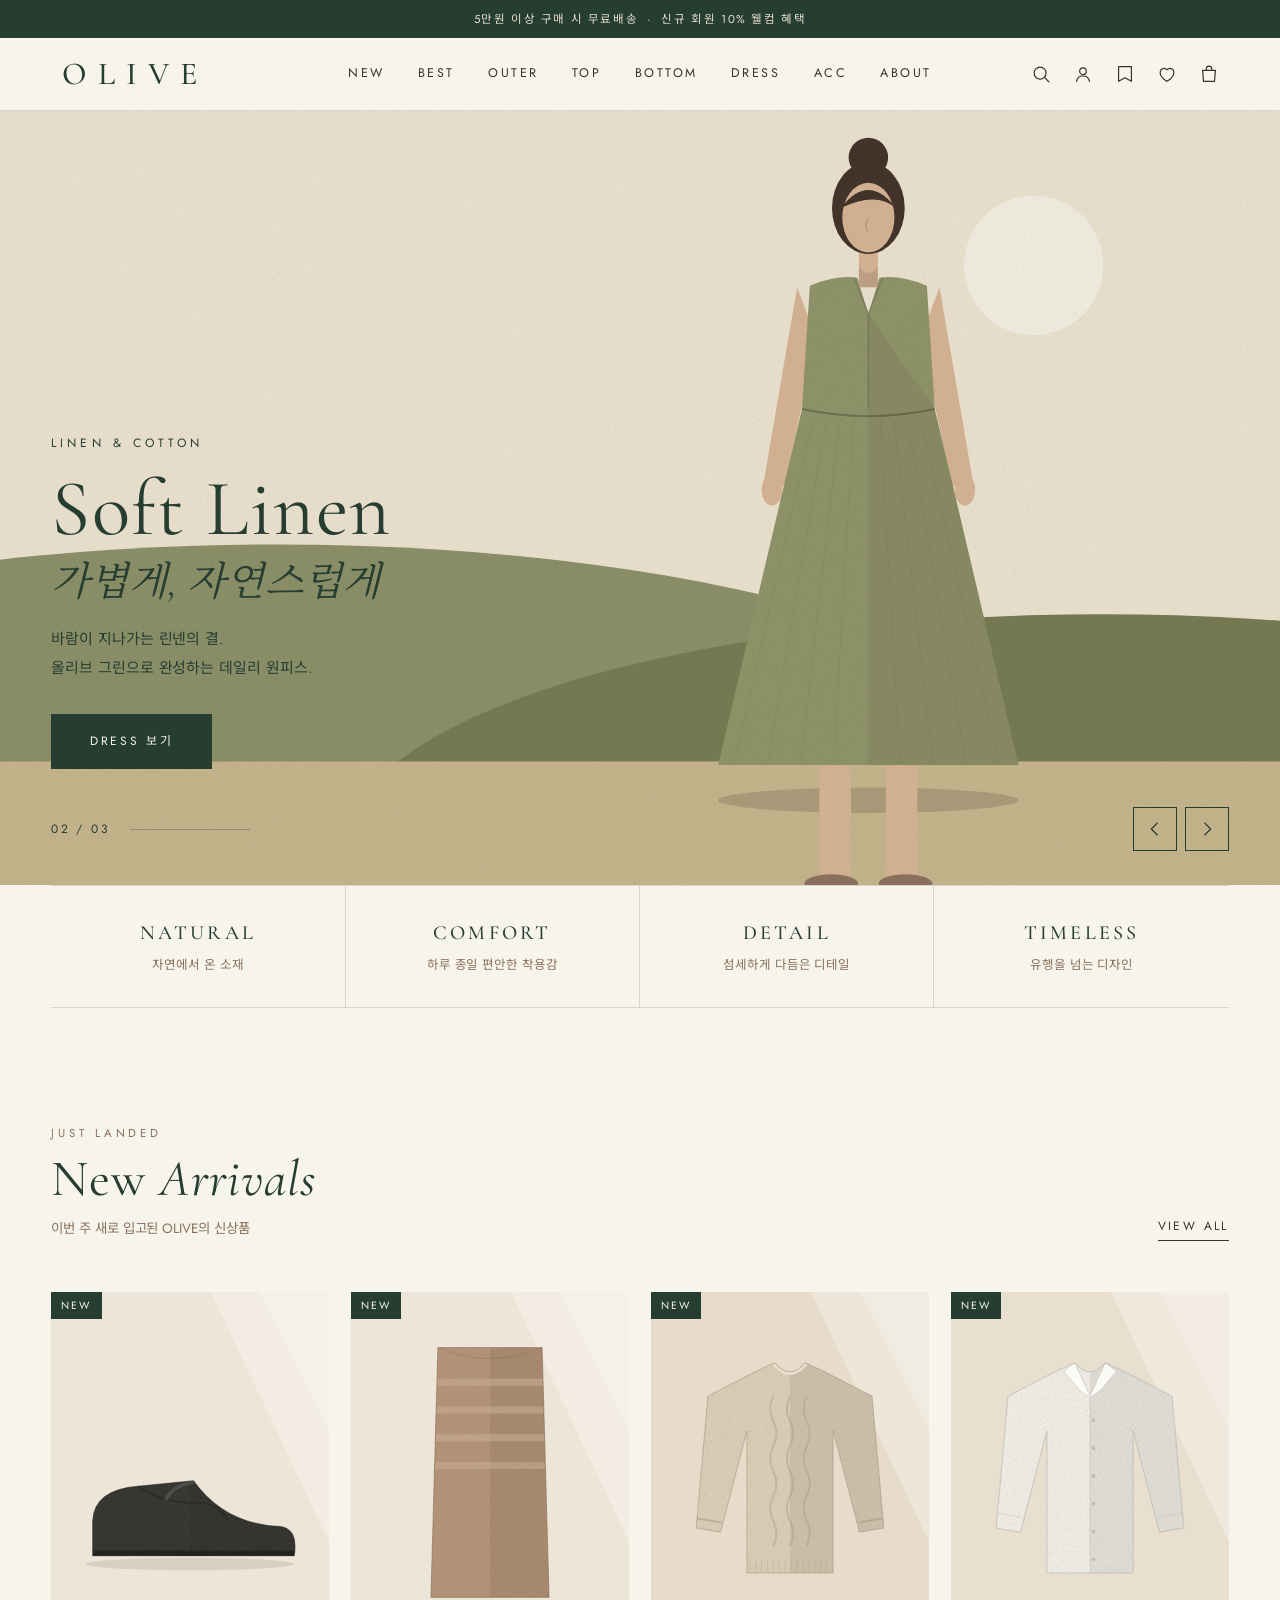
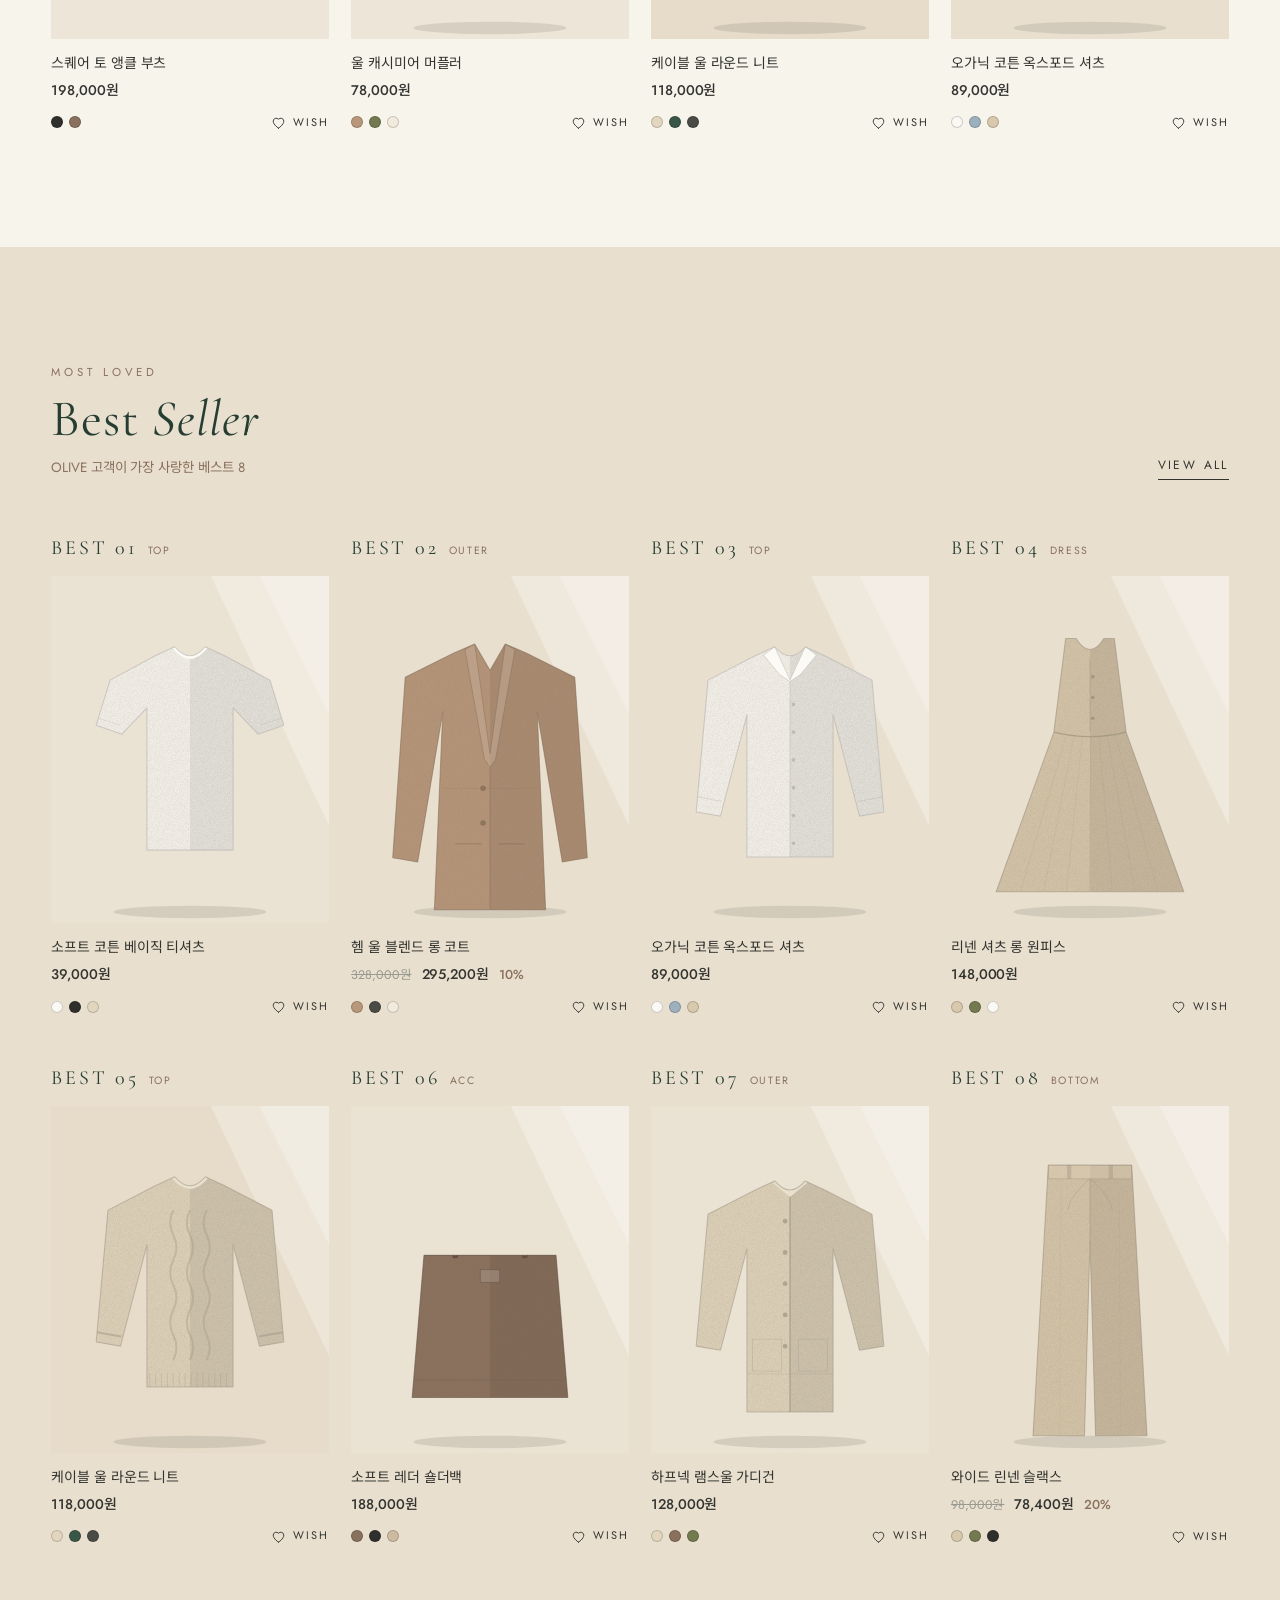
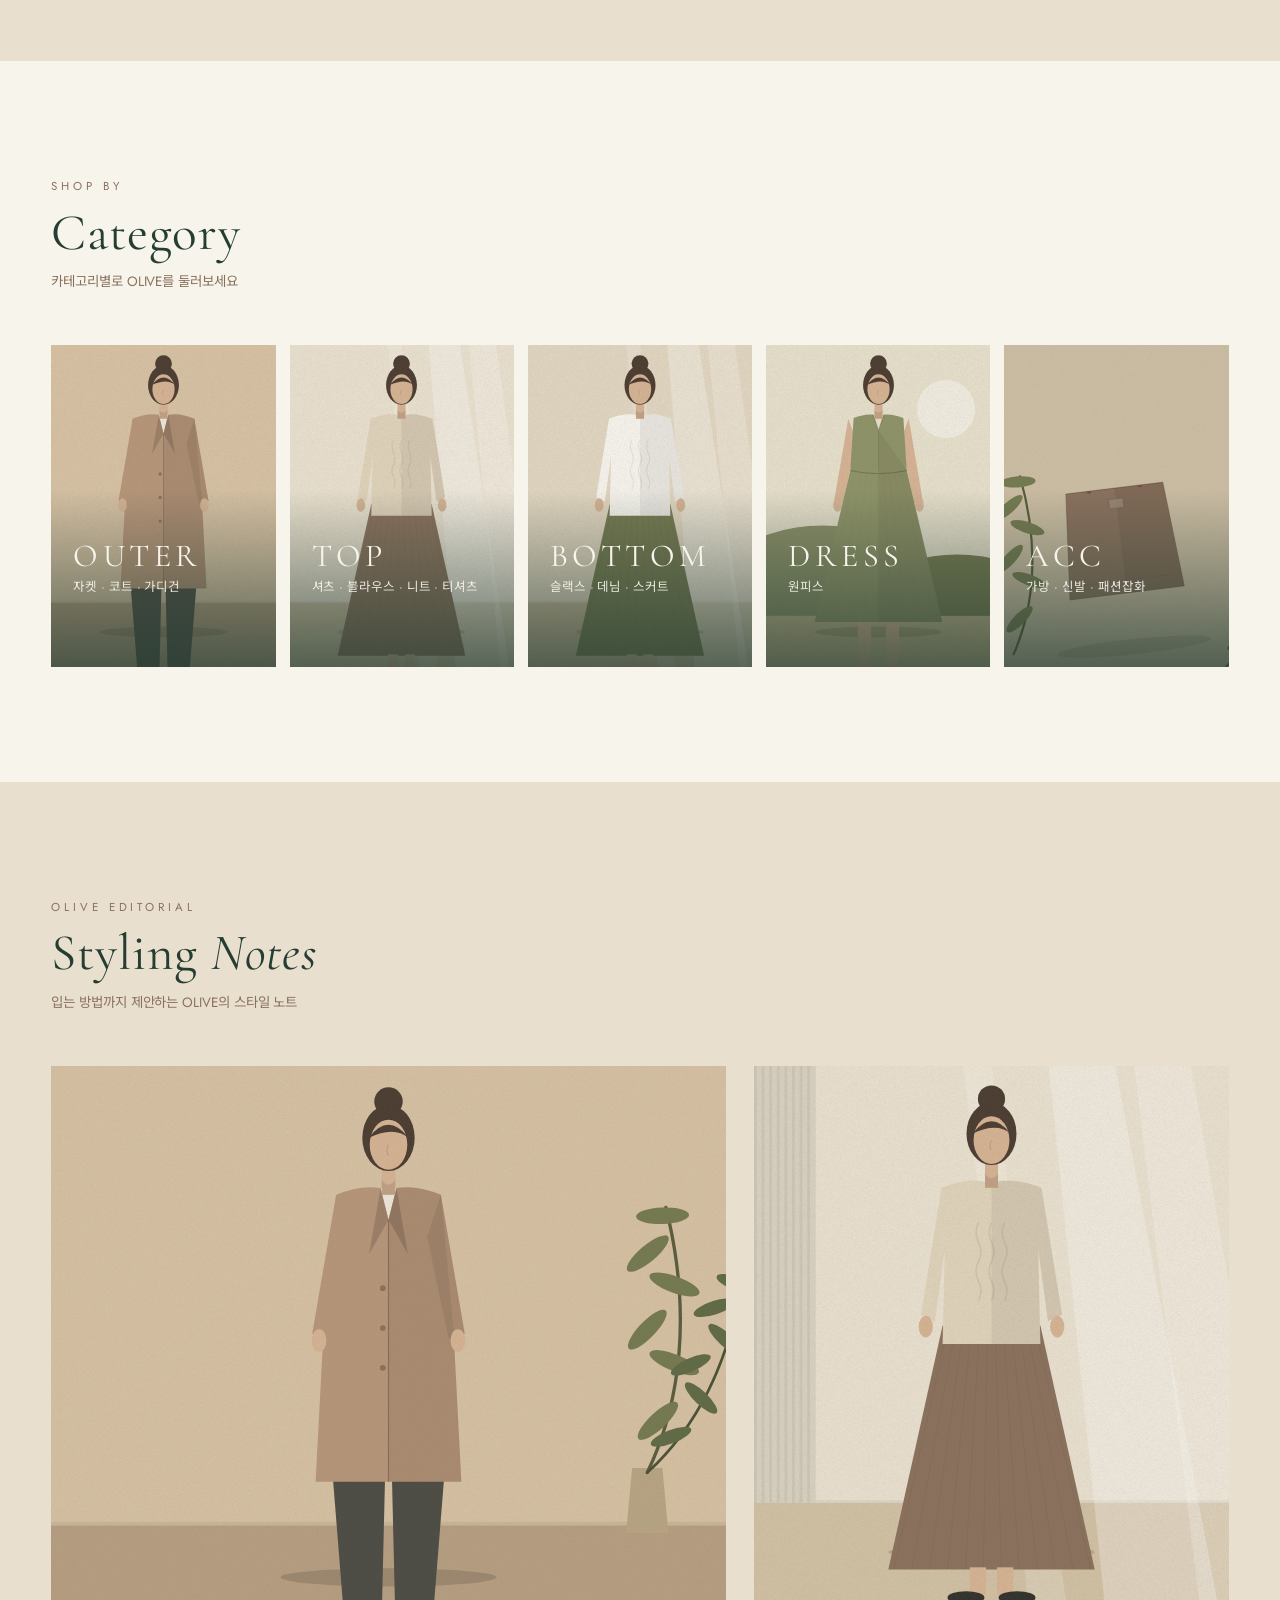
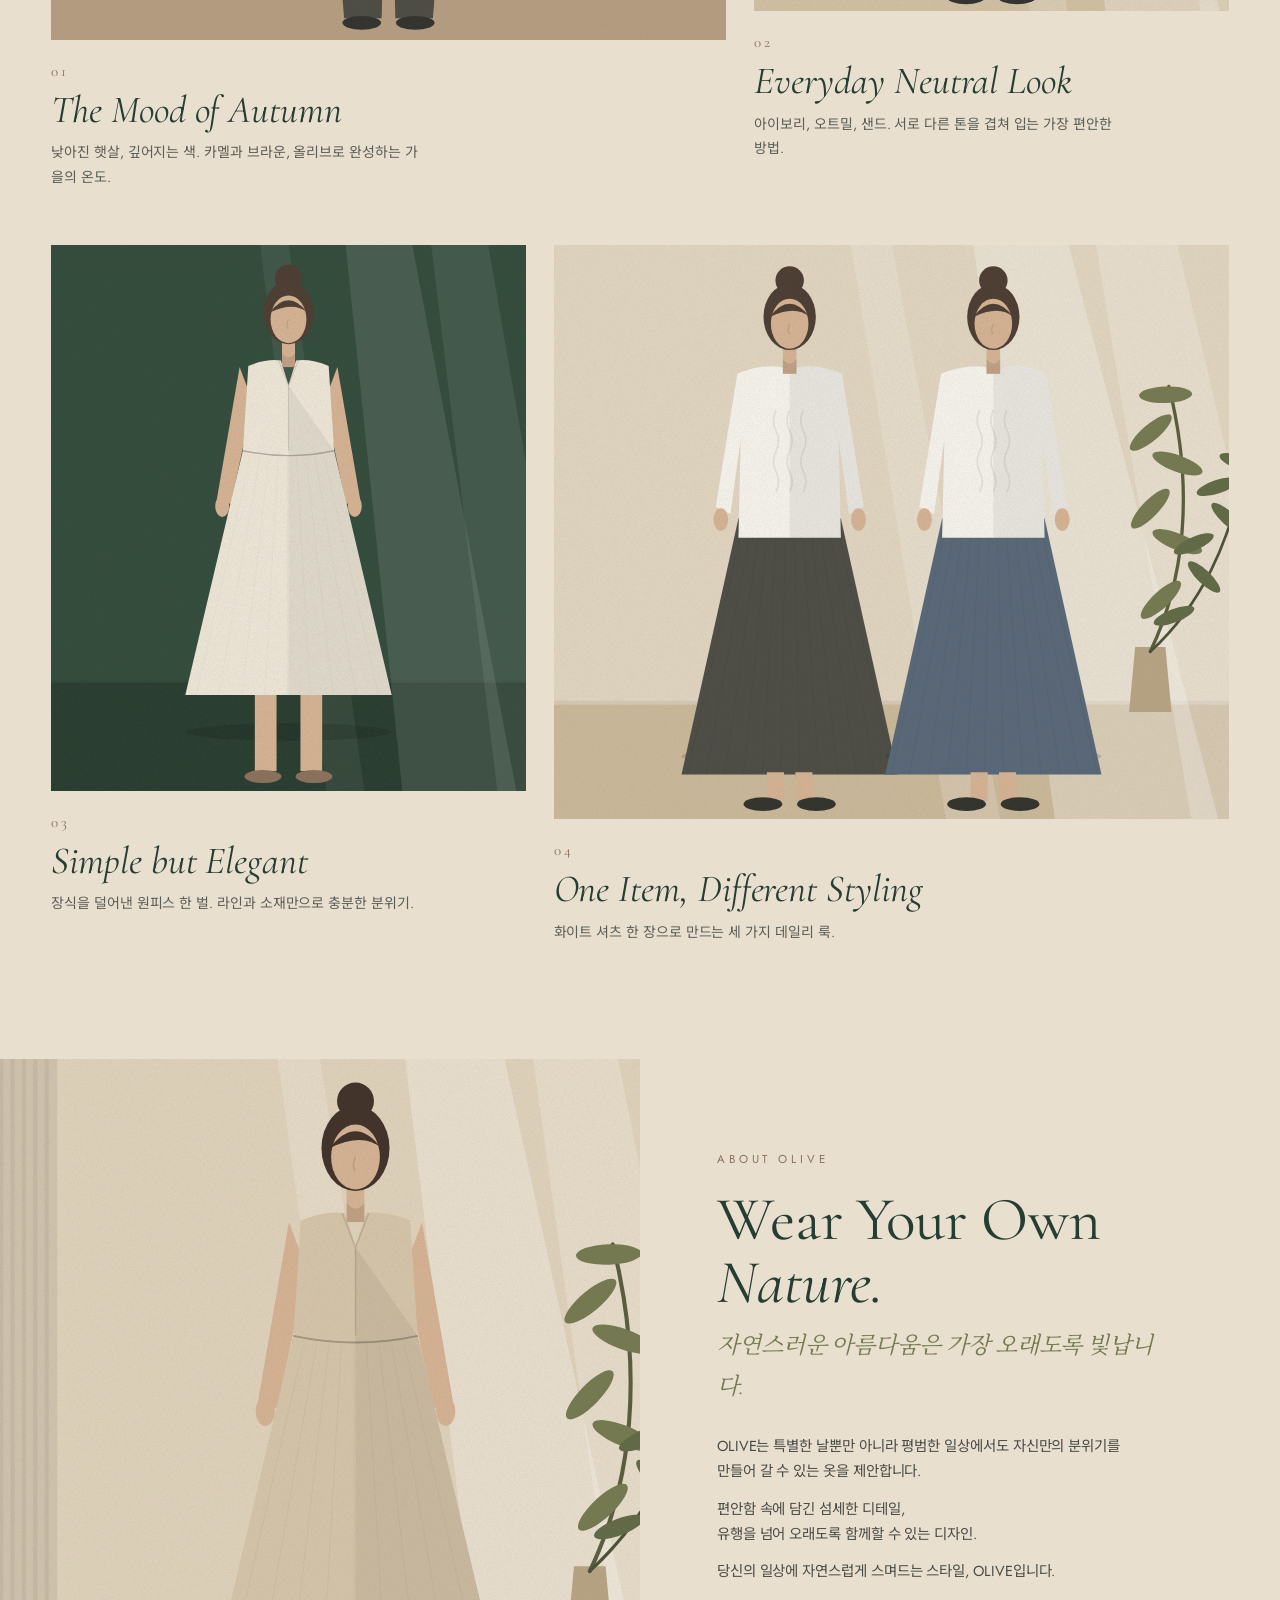
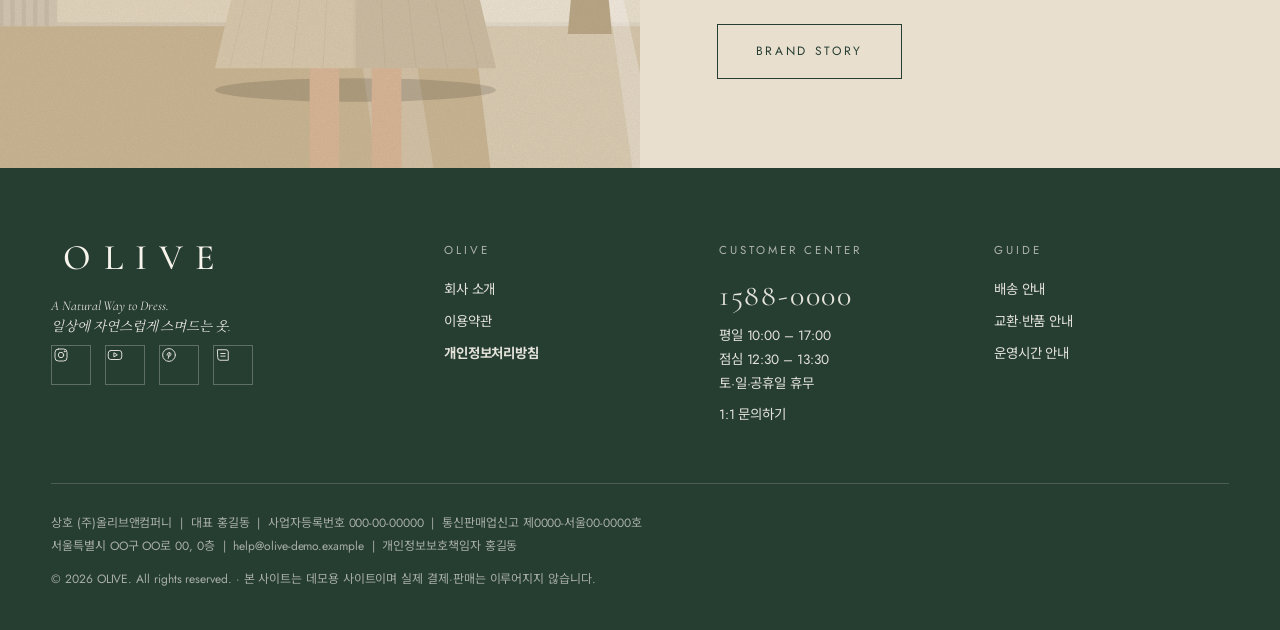
==== index.html @ 45deb958 "Add OLIVE shopping mall demo Co-Authored-By: Claude Sonnet 5.5 <noreply@anthropic.com> Claude-Sessio" ====
<!doctype html>
<html lang="ko">
<head>
<meta charset="utf-8">
<meta name="viewport" content="width=device-width, initial-scale=1">
<title>OLIVE — A Natural Way to Dress</title>
<meta name="description" content="OLIVE(올리브) — 자연스러운 실루엣과 편안한 착용감, 세련된 디테일의 데일리 여성의류 브랜드">
<link rel="preconnect" href="https://fonts.googleapis.com">
<link rel="preconnect" href="https://fonts.gstatic.com" crossorigin>
<link href="https://fonts.googleapis.com/css2?family=Cormorant+Garamond:ital,wght@0,400;0,500;0,600;1,400;1,500&family=Jost:wght@300;400;500&family=Noto+Sans+KR:wght@300;400;500&family=Noto+Serif+KR:wght@300;400&display=swap" rel="stylesheet">
<link rel="icon" href="data:image/svg+xml,%3Csvg xmlns='http://www.w3.org/2000/svg' viewBox='0 0 32 32'%3E%3Crect width='32' height='32' fill='%23263D32'/%3E%3Cellipse cx='16' cy='16' rx='5' ry='9' fill='%23E8DFCF' transform='rotate(35 16 16)'/%3E%3C/svg%3E">
<link rel="stylesheet" href="css/style.css">
</head>
<body>
<a class="skip" href="#app">본문 바로가기</a>
<div class="announce">5만원 이상 구매 시 무료배송 &nbsp;·&nbsp; 신규 회원 10% 웰컴 혜택</div>

<header class="hdr" id="hdr">
  <div class="hdr-in">
    <button class="icon-btn burger" data-act="menu-open" aria-label="메뉴 열기"><svg viewBox="0 0 24 24"><path d="M3 7h18M3 12h18M3 17h18"/></svg></button>
    <a class="logo" href="#/" aria-label="OLIVE 홈">OLIVE</a>
    <nav class="nav" id="nav" aria-label="주요 메뉴"></nav>
    <div class="tools">
      <button class="icon-btn" data-act="search-open" aria-label="검색"><svg viewBox="0 0 24 24"><circle cx="11" cy="11" r="6.5"/><path d="M16 16l4.5 4.5"/></svg></button>
      <button class="icon-btn" data-act="login" id="loginBtn" aria-label="로그인"><svg viewBox="0 0 24 24"><circle cx="12" cy="9" r="3.6"/><path d="M5 20c.6-3.8 3.4-5.8 7-5.8s6.4 2 7 5.8"/></svg></button>
      <button class="icon-btn hide-s" data-act="mypage" aria-label="마이페이지"><svg viewBox="0 0 24 24"><path d="M5 4h14v16l-7-4-7 4z"/></svg></button>
      <a class="icon-btn" href="#/wish" aria-label="관심상품"><svg viewBox="0 0 24 24"><path d="M12 20s-7.5-4.6-7.5-10A4.3 4.3 0 0 1 12 7.4 4.3 4.3 0 0 1 19.5 10c0 5.4-7.5 10-7.5 10z"/></svg><b class="cnt" id="wishCnt"></b></a>
      <button class="icon-btn" data-act="cart-open" aria-label="장바구니"><svg viewBox="0 0 24 24"><path d="M5 8h14l-1 12H6z"/><path d="M9 8V6.5a3 3 0 0 1 6 0V8"/></svg><b class="cnt" id="cartCnt"></b></button>
    </div>
  </div>
  <div class="mega-wrap" id="megaWrap"></div>
</header>

<main id="app" tabindex="-1"></main>

<footer class="ftr">
  <div class="ftr-in">
    <div class="ftr-top">
      <div>
        <div class="logo ftr-logo">OLIVE</div>
        <p class="ftr-tag">A Natural Way to Dress.<br>일상에 자연스럽게 스며드는 옷.</p>
        <div class="sns">
          <a href="#" aria-label="Instagram"><svg viewBox="0 0 24 24"><rect x="4" y="4" width="16" height="16" rx="4.5"/><circle cx="12" cy="12" r="3.6"/><circle cx="16.8" cy="7.2" r=".6"/></svg></a>
          <a href="#" aria-label="YouTube"><svg viewBox="0 0 24 24"><rect x="3" y="6" width="18" height="12" rx="3.5"/><path d="M10.5 9.5v5l4.2-2.5z"/></svg></a>
          <a href="#" aria-label="Pinterest"><svg viewBox="0 0 24 24"><circle cx="12" cy="12" r="8.5"/><path d="M11 16.5l1.6-7.5M9.5 12.4c-.4-2.4 1.6-3.9 3.3-3.6 1.8.3 2.2 2.4 1.3 3.8-.6 1-1.8 1.3-2.5.8"/></svg></a>
          <a href="#" aria-label="Journal"><svg viewBox="0 0 24 24"><path d="M5 5h11a3 3 0 0 1 3 3v11H8a3 3 0 0 1-3-3z"/><path d="M9 10h6M9 13.5h6"/></svg></a>
        </div>
      </div>
      <div>
        <h4>OLIVE</h4>
        <a href="#/about">회사 소개</a>
        <a href="#" data-act="info" data-t="이용약관">이용약관</a>
        <a href="#" data-act="info" data-t="개인정보처리방침"><b>개인정보처리방침</b></a>
      </div>
      <div>
        <h4>CUSTOMER CENTER</h4>
        <p class="tel">1588-0000</p>
        <p>평일 10:00 – 17:00<br>점심 12:30 – 13:30<br>토·일·공휴일 휴무</p>
        <a href="#" data-act="info" data-t="고객센터">1:1 문의하기</a>
      </div>
      <div>
        <h4>GUIDE</h4>
        <a href="#" data-act="info" data-t="배송 안내">배송 안내</a>
        <a href="#" data-act="info" data-t="교환·반품 안내">교환·반품 안내</a>
        <a href="#" data-act="info" data-t="운영시간">운영시간 안내</a>
      </div>
    </div>
    <div class="ftr-biz">
      <p>상호 (주)올리브앤컴퍼니 &nbsp;|&nbsp; 대표 홍길동 &nbsp;|&nbsp; 사업자등록번호 000-00-00000 &nbsp;|&nbsp; 통신판매업신고 제0000-서울00-0000호</p>
      <p>서울특별시 OO구 OO로 00, 0층 &nbsp;|&nbsp; help@olive-demo.example &nbsp;|&nbsp; 개인정보보호책임자 홍길동</p>
      <p class="copy">© 2026 OLIVE. All rights reserved. · 본 사이트는 데모용 사이트이며 실제 결제·판매는 이루어지지 않습니다.</p>
    </div>
  </div>
</footer>

<div class="search-ov" id="searchOv" aria-hidden="true">
  <div class="search-box">
    <form id="searchForm" role="search">
      <svg viewBox="0 0 24 24"><circle cx="11" cy="11" r="6.5"/><path d="M16 16l4.5 4.5"/></svg>
      <input id="searchInput" type="search" placeholder="상품명, 소재, 카테고리를 검색해 보세요" autocomplete="off" aria-label="검색어">
      <button type="button" class="icon-btn" data-act="search-close" aria-label="닫기"><svg viewBox="0 0 24 24"><path d="M6 6l12 12M18 6L6 18"/></svg></button>
    </form>
    <div id="searchSug" class="search-sug"></div>
  </div>
</div>

<div class="scrim" id="scrim" data-act="close-all"></div>
<aside class="drawer cart-drawer" id="cartDrawer" aria-label="장바구니" aria-hidden="true"></aside>
<aside class="drawer menu-drawer" id="menuDrawer" aria-label="모바일 메뉴" aria-hidden="true"></aside>
<div class="modal-ov" id="modal" aria-hidden="true"></div>
<div class="toast" id="toast" role="status" aria-live="polite"></div>

<script src="js/data.js"></script>
<script src="js/art.js"></script>
<script src="js/app.js"></script>
</body>
</html>
---- css/style.css ----
:root{
  --green:#263D32; --khaki:#747A50; --beige:#E8DFCF; --ivory:#F7F4EC; --brown:#8A715D; --char:#33342F;
  --line:rgba(51,52,47,.16); --line-s:rgba(51,52,47,.08);
  --serif:'Cormorant Garamond','Noto Serif KR',Georgia,serif;
  --sans:'Jost','Noto Sans KR',-apple-system,'Apple SD Gothic Neo','Malgun Gothic',sans-serif;
  --pad:clamp(20px,4vw,64px); --max:1480px; --ease:cubic-bezier(.22,.61,.36,1);
}
*{box-sizing:border-box;margin:0;padding:0}
html{scroll-behavior:smooth;-webkit-text-size-adjust:100%}
body{font-family:var(--sans);font-weight:400;font-size:14.5px;line-height:1.75;color:var(--char);background:var(--ivory);letter-spacing:-.005em;-webkit-font-smoothing:antialiased;overflow-x:hidden}
img{display:block;max-width:100%}
a{color:inherit;text-decoration:none}
button{font:inherit;color:inherit;background:none;border:0;cursor:pointer}
input,select{font:inherit;color:inherit}
ul{list-style:none}
:focus-visible{outline:1.5px solid var(--green);outline-offset:3px}
.skip{position:absolute;left:-999px;top:0;background:var(--green);color:var(--ivory);padding:10px 16px;z-index:999}
.skip:focus{left:0}
svg{width:22px;height:22px;fill:none;stroke:currentColor;stroke-width:1.3;stroke-linecap:round;stroke-linejoin:round}
.serif{font-family:var(--serif)}
.wrap{max-width:var(--max);margin:0 auto;padding:0 var(--pad)}

/* announce + header */
.announce{background:var(--green);color:var(--beige);text-align:center;font-size:11.5px;letter-spacing:.14em;padding:9px 12px}
.hdr{position:sticky;top:0;z-index:50;background:rgba(247,244,236,.96);backdrop-filter:blur(10px);border-bottom:1px solid var(--line);transition:box-shadow .3s}
.hdr.scrolled{box-shadow:0 1px 0 var(--line)}
.hdr-in{max-width:var(--max);margin:0 auto;padding:0 var(--pad);height:72px;display:grid;grid-template-columns:1fr auto 1fr;align-items:center;gap:20px;transition:height .3s var(--ease)}
.hdr.scrolled .hdr-in{height:62px}
.logo{font-family:var(--serif);font-weight:500;font-size:32px;letter-spacing:.34em;color:var(--green);line-height:1;padding-left:.34em;justify-self:start}
.nav{display:flex;gap:clamp(18px,2.6vw,40px);height:100%}
.nav>li{display:flex;align-items:center}
.nav>li>a{position:relative;font-size:12.5px;letter-spacing:.2em;font-weight:400;padding:8px 0;color:var(--char);transition:color .25s}
.nav>li>a::after{content:'';position:absolute;left:0;right:0;bottom:2px;height:1px;background:var(--green);transform:scaleX(0);transform-origin:left;transition:transform .35s var(--ease)}
.nav>li:hover>a,.nav>li>a.on{color:var(--green)}
.nav>li:hover>a::after,.nav>li>a.on::after{transform:scaleX(1)}
.nav .dot{color:var(--brown)}
.tools{display:flex;justify-content:flex-end;gap:2px}
.icon-btn{position:relative;width:40px;height:40px;display:grid;place-items:center;transition:color .25s,transform .25s}
.icon-btn:hover{color:var(--khaki)}
.cnt{position:absolute;top:3px;right:1px;min-width:16px;height:16px;border-radius:8px;background:var(--green);color:var(--ivory);font-size:10px;font-weight:500;display:none;place-items:center;padding:0 4px;line-height:1;letter-spacing:0}
.cnt.on{display:grid}
.burger{display:none;justify-self:start}
.mega-wrap{position:absolute;left:0;right:0;top:100%}
.mega{position:absolute;left:0;right:0;top:0;background:var(--ivory);border-bottom:1px solid var(--line);opacity:0;visibility:hidden;transform:translateY(-6px);transition:opacity .3s var(--ease),transform .3s var(--ease),visibility .3s}
.mega.open{opacity:1;visibility:visible;transform:none}
.mega-in{max-width:var(--max);margin:0 auto;padding:36px var(--pad) 44px;display:grid;grid-template-columns:240px 1fr;gap:56px}
.mega h5{font-family:var(--serif);font-weight:400;font-style:italic;font-size:26px;color:var(--green);margin-bottom:2px}
.mega .blurb{font-size:12.5px;color:var(--brown);margin-bottom:18px}
.mega li a{display:block;padding:5px 0;font-size:14px;color:var(--char);transition:color .2s,padding .3s var(--ease)}
.mega li a:hover{color:var(--khaki);padding-left:6px}
.mega-feat{display:grid;grid-template-columns:repeat(4,1fr);gap:20px}
.mega-feat a{display:block}
.mega-feat .im{aspect-ratio:4/5;overflow:hidden;background:var(--beige)}
.mega-feat img{width:100%;height:100%;object-fit:cover;transition:transform .8s var(--ease)}
.mega-feat a:hover img{transform:scale(1.05)}
.mega-feat p{font-size:12.5px;margin-top:8px;line-height:1.4}
.mega-feat small{color:var(--brown);font-size:12px}

/* buttons */
.btn{display:inline-flex;align-items:center;justify-content:center;gap:10px;padding:16px 38px;background:var(--green);color:var(--ivory);border:1px solid var(--green);font-size:12px;letter-spacing:.22em;font-weight:400;transition:background .3s,color .3s,border-color .3s;text-transform:uppercase;cursor:pointer}
.btn:hover{background:var(--khaki);border-color:var(--khaki)}
.btn.ghost{background:transparent;color:var(--green)}
.btn.ghost:hover{background:var(--green);color:var(--ivory);border-color:var(--green)}
.btn.light{background:var(--ivory);color:var(--green);border-color:var(--ivory)}
.btn.light:hover{background:transparent;color:var(--ivory)}
.btn.block{display:flex;width:100%}
.btn.sm{padding:11px 22px;font-size:11px}
.link{font-size:12px;letter-spacing:.2em;border-bottom:1px solid currentColor;padding-bottom:3px;transition:color .25s}
.link:hover{color:var(--khaki)}

/* page transition */
#app{min-height:60vh;outline:0}
.page{animation:pg .55s var(--ease)}
@keyframes pg{from{opacity:0;transform:translateY(10px)}to{opacity:1;transform:none}}

/* hero */
.hero{position:relative;height:min(86vh,860px);min-height:520px;overflow:hidden;background:var(--beige)}
.slide{position:absolute;inset:0;opacity:0;visibility:hidden;transition:opacity 1.2s var(--ease),visibility 1.2s}
.slide.on{opacity:1;visibility:visible}
.slide img{width:100%;height:100%;object-fit:cover;transform:scale(1.06);transition:transform 7s linear}
.slide.on img{transform:scale(1)}
.slide-txt{position:absolute;left:var(--pad);bottom:15%;max-width:520px;color:var(--green)}
.slide.dark .slide-txt{color:var(--ivory)}
.slide-txt .eyebrow{font-size:12px;letter-spacing:.34em;margin-bottom:16px;display:block}
.slide-txt h1,.slide-txt h2{font-family:var(--serif);font-weight:400;font-size:clamp(46px,6.2vw,92px);line-height:1;letter-spacing:.02em}
.slide-txt h1 em,.slide-txt h2 em{display:block;font-style:italic;font-size:.5em;letter-spacing:.02em;margin-top:.35em}
.slide-txt p{margin:22px 0 32px;font-size:15px;line-height:1.9;opacity:.9}
.slide-txt>*{opacity:0;transform:translateY(16px)}
.slide.on .slide-txt>*{animation:rise .9s var(--ease) forwards}
.slide.on .slide-txt>*:nth-child(2){animation-delay:.12s}.slide.on .slide-txt>*:nth-child(3){animation-delay:.24s}.slide.on .slide-txt>*:nth-child(4){animation-delay:.36s}
@keyframes rise{to{opacity:1;transform:none}}
.hero-ctl{position:absolute;left:var(--pad);right:var(--pad);bottom:34px;display:flex;align-items:center;gap:20px;color:var(--green);z-index:3;font-size:12px;letter-spacing:.2em}
.hero.dark-mode .hero-ctl{color:var(--ivory)}
.hero-bar{flex:0 0 120px;height:1px;background:currentColor;opacity:.3;position:relative}
.hero-bar i{position:absolute;left:0;top:0;height:1px;background:currentColor;width:0}
.hero-bar i.run{animation:bar 6.5s linear forwards}
@keyframes bar{to{width:100%}}
.hero-arrows{margin-left:auto;display:flex;gap:8px}
.hero-arrows button{width:44px;height:44px;border:1px solid currentColor;display:grid;place-items:center;transition:background .3s,color .3s}
.hero-arrows button:hover{background:var(--green);color:var(--ivory);border-color:var(--green)}

/* section */
.sec{padding:clamp(64px,9vw,128px) 0}
.sec.beige{background:var(--beige)}
.sec-h{display:flex;align-items:flex-end;justify-content:space-between;gap:20px;margin-bottom:clamp(28px,4vw,52px)}
.sec-h .k{font-size:11.5px;letter-spacing:.34em;color:var(--brown);display:block;margin-bottom:10px}
.sec-h h2{font-family:var(--serif);font-weight:400;font-size:clamp(34px,4vw,54px);line-height:1.05;color:var(--green);letter-spacing:.02em}
.sec-h h2 em{font-style:italic}
.sec-h p{font-size:13.5px;color:var(--brown);margin-top:10px}

/* product grid + card */
.grid{display:grid;grid-template-columns:repeat(4,1fr);gap:44px 22px}
.pcard{position:relative}
.pimg{position:relative;display:block;aspect-ratio:4/5;overflow:hidden;background:var(--beige)}
.pimg img{position:absolute;inset:0;width:100%;height:100%;object-fit:cover;transition:opacity .7s var(--ease),transform 1.1s var(--ease)}
.pimg img+img{opacity:0}
.pcard:hover .pimg img{transform:scale(1.045)}
.pcard:hover .pimg img+img{opacity:1}
.badge{position:absolute;left:0;top:0;z-index:2;background:var(--green);color:var(--ivory);font-size:10.5px;letter-spacing:.2em;padding:5px 10px 4px}
.badge.sale{background:var(--brown);left:auto;right:0}
.pinfo{padding-top:14px}
.pname{display:block;font-size:14px;line-height:1.5;margin-bottom:4px;transition:color .2s}
.pname:hover{color:var(--khaki)}
.pprice{display:flex;flex-wrap:wrap;align-items:baseline;gap:4px 10px;font-size:14px}
.pprice s{color:#9a9a90;font-size:12.5px}
.pprice b{font-weight:500}
.pprice .pct{color:var(--brown);font-size:13px;font-weight:500}
.pbot{display:flex;align-items:center;justify-content:space-between;margin-top:10px}
.dots{display:flex;gap:6px}
.dots i{width:12px;height:12px;border-radius:50%;border:1px solid rgba(0,0,0,.18);display:block}
.wish{display:inline-flex;align-items:center;gap:6px;font-size:11px;letter-spacing:.18em;color:var(--char);transition:color .25s}
.wish svg{width:17px;height:17px}
.wish:hover{color:var(--green)}
.wish.on{color:var(--green)}
.wish.on svg{fill:var(--green)}
.rank{font-family:var(--serif);font-size:20px;letter-spacing:.14em;color:var(--green);margin-bottom:10px;display:flex;align-items:baseline;gap:10px}
.rank small{font-family:var(--sans);font-size:10.5px;color:var(--brown);letter-spacing:.16em}
.quick{position:absolute;left:0;right:0;bottom:0;z-index:2;background:rgba(38,61,50,.93);color:var(--ivory);padding:18px 18px 16px;transform:translateY(101%);transition:transform .5s var(--ease);font-size:12.5px;line-height:1.7}
.pcard:hover .quick,.pcard:focus-within .quick{transform:none}
.quick p{display:-webkit-box;-webkit-line-clamp:3;-webkit-box-orient:vertical;overflow:hidden;opacity:.9}
.quick span{display:block;margin-top:8px;font-size:11px;letter-spacing:.14em;opacity:.7}
.quick em{display:inline-block;margin-top:10px;font-style:normal;font-size:11px;letter-spacing:.2em;border-bottom:1px solid;padding-bottom:2px}

/* category tiles */
.cats{display:grid;grid-template-columns:repeat(5,1fr);gap:14px}
.cat{position:relative;display:block;aspect-ratio:3/4.3;overflow:hidden;background:var(--beige);color:var(--ivory)}
.cat img{position:absolute;inset:0;width:100%;height:100%;object-fit:cover;transition:transform 1.2s var(--ease)}
.cat:hover img{transform:scale(1.06)}
.cat::after{content:'';position:absolute;inset:0;background:linear-gradient(to top,rgba(38,61,50,.72),rgba(38,61,50,0) 55%);transition:opacity .4s}
.cat-t{position:absolute;left:22px;right:22px;bottom:22px;z-index:2}
.cat-t b{display:block;font-family:var(--serif);font-weight:400;font-size:32px;letter-spacing:.14em;line-height:1.1}
.cat-t span{display:block;font-size:12.5px;opacity:.92;margin-top:4px}
.cat-t i{display:block;font-style:normal;font-size:10.5px;letter-spacing:.24em;margin-top:14px;padding-top:12px;border-top:1px solid rgba(247,244,236,.4);opacity:0;transform:translateY(8px);transition:opacity .4s,transform .4s var(--ease)}
.cat:hover .cat-t i{opacity:1;transform:none}

/* editorial */
.edi{display:grid;grid-template-columns:repeat(12,1fr);gap:56px 28px}
.edi a{display:block}
.edi a:nth-child(1),.edi a:nth-child(4){grid-column:span 7}
.edi a:nth-child(2),.edi a:nth-child(3){grid-column:span 5}
.edi a:nth-child(3){grid-row:auto}
.edi .im{overflow:hidden;background:var(--beige);aspect-ratio:4/3.4}
.edi a:nth-child(2) .im,.edi a:nth-child(3) .im{aspect-ratio:4/4.6}
.edi img{width:100%;height:100%;object-fit:cover;transition:transform 1.2s var(--ease)}
.edi a:hover img{transform:scale(1.04)}
.edi .no{font-family:var(--serif);font-size:15px;color:var(--brown);letter-spacing:.2em;margin-top:18px;display:block}
.edi h3{font-family:var(--serif);font-weight:400;font-style:italic;font-size:clamp(28px,3vw,40px);line-height:1.15;color:var(--green);margin:4px 0 8px}
.edi p{color:#5c5d55;font-size:14px;max-width:46ch}

/* about */
.about{display:grid;grid-template-columns:1fr 1fr;min-height:640px;background:var(--beige)}
.about-im{position:relative;overflow:hidden;min-height:420px}
.about-im img{position:absolute;inset:0;width:100%;height:100%;object-fit:cover}
.about-tx{padding:clamp(48px,7vw,110px) clamp(28px,6vw,100px);display:flex;flex-direction:column;justify-content:center;align-items:flex-start}
.about-tx .k{font-size:11.5px;letter-spacing:.34em;color:var(--brown);margin-bottom:20px}
.about-tx h2{font-family:var(--serif);font-weight:400;font-size:clamp(40px,4.8vw,70px);line-height:1.02;color:var(--green);margin-bottom:12px}
.about-tx h2 em{font-style:italic}
.about-tx .lead{font-family:var(--serif);font-size:clamp(19px,1.8vw,24px);color:var(--khaki);margin-bottom:26px;font-style:italic}
.about-tx p{max-width:46ch;color:#4a4b44;margin-bottom:12px}
.about-tx .btn{margin-top:28px}
.values{display:grid;grid-template-columns:repeat(4,1fr);border-top:1px solid var(--line);border-bottom:1px solid var(--line)}
.values div{padding:30px 24px;text-align:center;border-right:1px solid var(--line)}
.values div:last-child{border:0}
.values b{display:block;font-family:var(--serif);font-size:20px;font-weight:500;letter-spacing:.16em;color:var(--green)}
.values span{font-size:12.5px;color:var(--brown)}

/* footer */
.ftr{background:var(--green);color:var(--ivory);margin-top:0}
.ftr-in{max-width:var(--max);margin:0 auto;padding:72px var(--pad) 40px}
.ftr-top{display:grid;grid-template-columns:1.5fr 1fr 1fr 1fr;gap:40px;padding-bottom:48px;border-bottom:1px solid rgba(247,244,236,.18)}
.ftr-logo{color:var(--ivory);font-size:36px}
.ftr-tag{font-family:var(--serif);font-style:italic;font-size:19px;margin:20px 0 24px;opacity:.85;line-height:1.5}
.sns{display:flex;gap:14px}
.sns a{width:40px;height:40px;border:1px solid rgba(247,244,236,.3);display:grid;place-items:center;transition:background .3s,color .3s}
.sns a:hover{background:var(--ivory);color:var(--green)}
.sns svg{width:18px;height:18px}
.ftr h4{font-size:11.5px;letter-spacing:.26em;font-weight:400;margin-bottom:18px;opacity:.65}
.ftr-top a,.ftr-top p{display:block;font-size:13.5px;opacity:.9;margin-bottom:8px}
.ftr-top a:hover{opacity:1;text-decoration:underline;text-underline-offset:4px}
.ftr .tel{font-family:var(--serif);font-size:30px;letter-spacing:.06em;line-height:1.2;margin-bottom:10px}
.ftr-biz{padding-top:28px;font-size:12px;line-height:1.9;opacity:.62}
.ftr-biz .copy{margin-top:10px}

/* listing */
.crumb{font-size:11.5px;letter-spacing:.14em;color:var(--brown);padding:26px 0 0}
.crumb a:hover{color:var(--green)}
.list-h{text-align:center;padding:36px 0 34px}
.list-h h1{font-family:var(--serif);font-weight:400;font-size:clamp(42px,5vw,68px);color:var(--green);letter-spacing:.14em;line-height:1.1}
.list-h p{font-size:13.5px;color:var(--brown);margin-top:8px}
.tbar{display:flex;align-items:center;justify-content:space-between;gap:16px;flex-wrap:wrap;border-top:1px solid var(--line);border-bottom:1px solid var(--line);padding:14px 0;margin-bottom:40px}
.chips{display:flex;gap:6px;flex-wrap:wrap}
.chip{padding:7px 16px;font-size:13px;border:1px solid transparent;transition:all .25s}
.chip:hover{border-color:var(--line)}
.chip.on{border-color:var(--green);color:var(--green)}
.sortbar{display:flex;align-items:center;gap:18px;font-size:13px}
.sortbar .total{color:var(--brown)}
.sort{display:flex;gap:2px;flex-wrap:wrap}
.sort button{padding:6px 12px;color:#7d7e74;font-size:13px;transition:color .2s}
.sort button:hover{color:var(--green)}
.sort button.on{color:var(--green);font-weight:500;text-decoration:underline;text-underline-offset:6px}
.more{text-align:center;margin-top:64px}
.more p{font-size:12px;letter-spacing:.16em;color:var(--brown);margin-bottom:16px}
.more .bar{width:140px;height:1px;background:var(--line);margin:0 auto 22px;position:relative}
.more .bar i{position:absolute;left:0;top:0;height:1px;background:var(--green)}

/* empty / skeleton */
.empty{text-align:center;padding:90px 20px 110px}
.empty svg{width:44px;height:44px;margin:0 auto 18px;color:var(--brown);stroke-width:1}
.empty h3{font-family:var(--serif);font-weight:400;font-size:30px;color:var(--green)}
.empty p{color:var(--brown);margin:8px 0 26px}
.empty .tags{display:flex;gap:8px;justify-content:center;flex-wrap:wrap;margin-top:26px}
.skel .pimg,.skel i.l{background:linear-gradient(100deg,var(--beige) 30%,#f1eadc 50%,var(--beige) 70%);background-size:300% 100%;animation:sk 1.3s linear infinite}
@keyframes sk{from{background-position:100% 0}to{background-position:-100% 0}}
.skel i.l{display:block;height:12px;margin-top:12px;width:70%}
.skel i.l+i.l{width:40%}

/* product detail */
.pd{display:grid;grid-template-columns:minmax(0,1.15fr) minmax(0,1fr);gap:clamp(32px,5vw,84px);padding:30px 0 clamp(60px,8vw,110px);align-items:start}
.gal{display:grid;grid-template-columns:78px 1fr;gap:14px;position:sticky;top:90px}
.thumbs{display:flex;flex-direction:column;gap:10px}
.thumbs button{aspect-ratio:4/5;overflow:hidden;border:1px solid transparent;opacity:.65;transition:opacity .25s,border-color .25s;background:var(--beige)}
.thumbs button:hover{opacity:1}
.thumbs button.on{opacity:1;border-color:var(--green)}
.thumbs img,.mainimg img{width:100%;height:100%;object-fit:cover}
.mainimg{position:relative;aspect-ratio:4/5;overflow:hidden;background:var(--beige);cursor:zoom-in}
.mainimg img{transition:transform .6s var(--ease),opacity .4s}
.mainimg:hover img{transform:scale(1.04)}
.zoom-hint{position:absolute;right:14px;bottom:14px;background:rgba(247,244,236,.9);padding:7px 12px;font-size:11px;letter-spacing:.16em;display:flex;gap:6px;align-items:center}
.zoom-hint svg{width:15px;height:15px}
.pi .cat-k{font-size:11.5px;letter-spacing:.28em;color:var(--brown)}
.pi h1{font-family:var(--serif);font-weight:500;font-size:clamp(30px,3.2vw,44px);line-height:1.15;color:var(--green);margin:8px 0 16px}
.pi .desc{color:#55564e;margin:18px 0 6px}
.pi-price{display:flex;align-items:baseline;gap:12px;padding-bottom:22px;border-bottom:1px solid var(--line);flex-wrap:wrap}
.pi-price s{color:#9a9a90}
.pi-price b{font-size:26px;font-weight:500;letter-spacing:0}
.pi-price .pct{color:var(--brown);font-size:18px}
.opt{margin-top:24px}
.opt-l{display:flex;justify-content:space-between;font-size:12px;letter-spacing:.18em;margin-bottom:10px}
.opt-l span{color:var(--brown);letter-spacing:.02em;font-size:13px}
.sw{display:flex;gap:10px;flex-wrap:wrap}
.sw button{width:34px;height:34px;border-radius:50%;border:1px solid rgba(0,0,0,.15);position:relative;transition:transform .25s}
.sw button::after{content:'';position:absolute;inset:-5px;border:1px solid transparent;border-radius:50%;transition:border-color .25s}
.sw button:hover{transform:scale(1.08)}
.sw button.on::after{border-color:var(--green)}
.sz{display:flex;gap:8px;flex-wrap:wrap}
.sz button{min-width:58px;padding:11px 14px;border:1px solid var(--line);font-size:13px;transition:all .25s;background:transparent}
.sz button:hover:not(:disabled){border-color:var(--green)}
.sz button.on{background:var(--green);color:var(--ivory);border-color:var(--green)}
.sz button:disabled{color:#b0b0a6;text-decoration:line-through;cursor:not-allowed;background:repeating-linear-gradient(135deg,transparent 0 6px,rgba(0,0,0,.025) 6px 7px)}
.opt.err .opt-l{color:#9b3d2e}
.opt.err .sw,.opt.err .sz{animation:shake .4s}
@keyframes shake{25%{transform:translateX(-5px)}75%{transform:translateX(5px)}}
.msg{display:none;margin-top:18px;padding:12px 16px;border:1px solid #c9a79c;background:#f6ebe6;color:#8c3a2b;font-size:13px}
.msg.on{display:block;animation:pg .3s}
.qty{display:inline-flex;border:1px solid var(--line);align-items:center}
.qty button{width:42px;height:42px;font-size:18px;transition:background .2s}
.qty button:hover{background:var(--beige)}
.qty span{min-width:44px;text-align:center}
.total-row{display:flex;justify-content:space-between;align-items:baseline;margin-top:28px;padding-top:20px;border-top:1px solid var(--line)}
.total-row b{font-size:22px;font-weight:500}
.cta{display:grid;grid-template-columns:1fr 1fr 56px;gap:8px;margin-top:18px}
.cta .wishbtn{border:1px solid var(--green);display:grid;place-items:center;color:var(--green);transition:all .3s}
.cta .wishbtn:hover{background:var(--green);color:var(--ivory)}
.cta .wishbtn.on svg{fill:currentColor}
.acc{margin-top:36px;border-top:1px solid var(--line)}
.acc details{border-bottom:1px solid var(--line)}
.acc summary{list-style:none;cursor:pointer;display:flex;justify-content:space-between;align-items:center;padding:17px 0;font-size:12px;letter-spacing:.2em;transition:color .2s}
.acc summary::-webkit-details-marker{display:none}
.acc summary:hover{color:var(--khaki)}
.acc summary::after{content:'+';font-size:18px;font-weight:300;transition:transform .3s}
.acc details[open] summary::after{transform:rotate(45deg)}
.acc .ct{padding:0 0 22px;font-size:13.5px;color:#55564e}
.acc table{width:100%;border-collapse:collapse;font-size:13px;text-align:center}
.acc th,.acc td{border:1px solid var(--line);padding:9px 6px;font-weight:400}
.acc th{background:var(--beige);font-size:12px;letter-spacing:.06em}
.acc ul li{padding-left:14px;position:relative;margin-bottom:4px}
.acc ul li::before{content:'';position:absolute;left:0;top:11px;width:5px;height:1px;background:var(--brown)}

/* lightbox, modal, drawers */
.scrim{position:fixed;inset:0;background:rgba(38,40,34,.45);opacity:0;visibility:hidden;transition:opacity .4s,visibility .4s;z-index:90}
.scrim.on{opacity:1;visibility:visible}
.drawer{position:fixed;top:0;bottom:0;right:0;width:min(440px,100vw);background:var(--ivory);z-index:100;transform:translateX(102%);transition:transform .5s var(--ease);display:flex;flex-direction:column;visibility:hidden}
.drawer.on{transform:none;visibility:visible}
.menu-drawer{right:auto;left:0;transform:translateX(-102%);width:min(380px,92vw)}
.menu-drawer.on{transform:none}
.dr-h{display:flex;justify-content:space-between;align-items:center;padding:22px 26px;border-bottom:1px solid var(--line)}
.dr-h h3{font-family:var(--serif);font-weight:400;font-size:26px;letter-spacing:.14em;color:var(--green)}
.dr-b{flex:1;overflow:auto;padding:6px 26px}
.dr-f{padding:22px 26px 26px;border-top:1px solid var(--line);background:var(--beige)}
.sum{display:flex;justify-content:space-between;font-size:13.5px;padding:3px 0}
.sum.t{font-size:17px;font-weight:500;padding-top:12px;margin-top:8px;border-top:1px solid var(--line)}
.sum.t b{font-weight:500}
.free-note{font-size:12.5px;color:var(--brown);margin-bottom:14px}
.free-bar{height:2px;background:var(--line);margin:8px 0 18px}
.free-bar i{display:block;height:100%;background:var(--green);transition:width .5s var(--ease)}
.ci{display:grid;grid-template-columns:84px 1fr auto;gap:16px;padding:20px 0;border-bottom:1px solid var(--line-s)}
.ci .im{aspect-ratio:4/5;background:var(--beige);overflow:hidden}
.ci img{width:100%;height:100%;object-fit:cover}
.ci h4{font-weight:400;font-size:14px;line-height:1.45}
.ci small{display:block;color:var(--brown);font-size:12.5px;margin:2px 0 10px}
.ci .qty button{width:32px;height:32px;font-size:15px}.ci .qty span{min-width:34px;font-size:13px}
.ci .rm{color:#8d8e84;font-size:18px;align-self:start;width:28px;height:28px;transition:color .2s}
.ci .rm:hover{color:var(--char)}
.ci .pr{text-align:right;align-self:end;font-size:14px;font-weight:500;grid-column:3;grid-row:2}
.menu-list>li>a,.menu-list summary{display:flex;justify-content:space-between;padding:15px 0;font-size:15px;letter-spacing:.14em;border-bottom:1px solid var(--line-s);list-style:none;cursor:pointer}
.menu-list summary::-webkit-details-marker{display:none}
.menu-list summary::after{content:'+';font-weight:300;font-size:18px}
.menu-list details[open] summary::after{content:'−'}
.menu-list .sub a{display:block;padding:9px 0 9px 14px;font-size:14px;color:#5c5d55}
.menu-list .sub{padding:8px 0 12px;border-bottom:1px solid var(--line-s)}
.modal-ov{position:fixed;inset:0;z-index:120;background:rgba(38,40,34,.55);display:grid;place-items:center;padding:20px;opacity:0;visibility:hidden;transition:opacity .35s,visibility .35s}
.modal-ov.on{opacity:1;visibility:visible}
.modal{background:var(--ivory);width:min(480px,100%);max-height:92vh;overflow:auto;padding:44px 40px 38px;position:relative;transform:translateY(14px);transition:transform .45s var(--ease)}
.modal-ov.on .modal{transform:none}
.modal .x{position:absolute;right:12px;top:12px}
.modal h3{font-family:var(--serif);font-weight:400;font-size:34px;color:var(--green);letter-spacing:.08em;margin-bottom:6px;line-height:1.15}
.modal .sub{color:var(--brown);font-size:13.5px;margin-bottom:26px}
.modal label{display:block;font-size:11.5px;letter-spacing:.18em;margin:16px 0 6px}
.modal input[type=text],.modal input[type=email],.modal input[type=password]{width:100%;padding:13px 14px;border:1px solid var(--line);background:transparent;transition:border-color .25s}
.modal input:focus{outline:0;border-color:var(--green)}
.modal .btn{margin-top:26px}
.modal .row{display:flex;justify-content:space-between;padding:10px 0;border-bottom:1px solid var(--line-s);font-size:14px}
.modal .tiny{font-size:12px;color:var(--brown);margin-top:14px;text-align:center}
.modal .ok{width:54px;height:54px;border:1px solid var(--green);border-radius:50%;display:grid;place-items:center;margin-bottom:20px;color:var(--green)}
.modal .ok svg{width:26px;height:26px}
.lb{position:fixed;inset:0;z-index:130;background:rgba(247,244,236,.98);display:none;grid-template-rows:auto 1fr auto}
.lb.on{display:grid;animation:pg .35s}
.lb-top{display:flex;justify-content:space-between;align-items:center;padding:14px var(--pad);font-size:12px;letter-spacing:.2em}
.lb-stage{overflow:hidden;display:grid;place-items:center;cursor:zoom-in;min-height:0;position:relative}
.lb-stage img{max-height:100%;max-width:100%;height:100%;aspect-ratio:4/5;object-fit:contain;width:auto;transition:transform .35s var(--ease)}
.lb-stage.z{cursor:zoom-out}
.lb-stage.z img{transform:scale(2.3);transition:transform .2s}
.lb-nav{position:absolute;top:50%;width:48px;height:48px;border:1px solid var(--line);background:var(--ivory);display:grid;place-items:center;transform:translateY(-50%);z-index:2;transition:background .25s,color .25s}
.lb-nav:hover{background:var(--green);color:var(--ivory)}
.lb-prev{left:var(--pad)}.lb-next{right:var(--pad)}
.lb-cap{padding:14px;text-align:center;font-size:12px;color:var(--brown);letter-spacing:.12em}
.toast{position:fixed;left:50%;bottom:30px;z-index:200;background:var(--green);color:var(--ivory);padding:14px 26px;font-size:13.5px;transform:translate(-50%,24px);opacity:0;pointer-events:none;transition:opacity .35s,transform .45s var(--ease);max-width:calc(100vw - 40px);text-align:center}
.toast.on{opacity:1;transform:translate(-50%,0)}

/* search overlay */
.search-ov{position:fixed;inset:0;z-index:110;background:rgba(247,244,236,.985);opacity:0;visibility:hidden;transition:opacity .35s,visibility .35s;overflow:auto}
.search-ov.on{opacity:1;visibility:visible}
.search-box{max-width:880px;margin:0 auto;padding:clamp(60px,12vh,140px) var(--pad) 60px}
.search-box form{display:flex;align-items:center;gap:12px;border-bottom:1px solid var(--green);padding-bottom:8px}
.search-box input{flex:1;border:0;background:none;font-family:var(--serif);font-size:clamp(24px,3.4vw,38px);padding:8px 0;min-width:0}
.search-box input:focus{outline:0}
.search-sug{margin-top:30px}
.search-sug h5{font-size:11.5px;letter-spacing:.26em;font-weight:400;color:var(--brown);margin-bottom:14px}
.tags{display:flex;gap:8px;flex-wrap:wrap}
.tag{padding:8px 18px;border:1px solid var(--line);font-size:13px;transition:all .25s}
.tag:hover{background:var(--green);color:var(--ivory);border-color:var(--green)}
.sres a{display:grid;grid-template-columns:56px 1fr auto;gap:16px;align-items:center;padding:10px 0;border-bottom:1px solid var(--line-s);transition:background .2s}
.sres a:hover{background:rgba(232,223,207,.5)}
.sres img{width:56px;aspect-ratio:4/5;object-fit:cover}
.sres small{display:block;color:var(--brown);font-size:12px}

/* cart page / wish */
.cartp{display:grid;grid-template-columns:1fr 380px;gap:60px;padding:20px 0 100px;align-items:start}
.cartp .ci{grid-template-columns:110px 1fr auto}
.cartp .sumbox{background:var(--beige);padding:30px;position:sticky;top:96px}
.cartp .sumbox h3{font-family:var(--serif);font-weight:400;font-size:26px;letter-spacing:.12em;color:var(--green);margin-bottom:14px}

/* editorial page */
.ed-hero{position:relative;height:min(70vh,640px);overflow:hidden}
.ed-hero img{width:100%;height:100%;object-fit:cover}
.ed-body{max-width:760px;margin:0 auto;text-align:center;padding:70px var(--pad) 60px}
.ed-body .k{font-size:11.5px;letter-spacing:.34em;color:var(--brown)}
.ed-body h1{font-family:var(--serif);font-style:italic;font-weight:400;font-size:clamp(40px,5vw,70px);color:var(--green);line-height:1.08;margin:12px 0 6px}
.ed-body .ko{color:var(--khaki);margin-bottom:34px}
.ed-body p{margin-bottom:16px;color:#4a4b44;font-size:15px;line-height:2}

/* reveal */
.rv{opacity:0;transform:translateY(22px);transition:opacity .9s var(--ease),transform .9s var(--ease)}
.rv.in{opacity:1;transform:none}

/* responsive */
@media (max-width:1100px){
  .grid{grid-template-columns:repeat(3,1fr)}
  .cats{grid-template-columns:repeat(3,1fr)}
  .ftr-top{grid-template-columns:1fr 1fr}
  .mega-feat{grid-template-columns:repeat(3,1fr)}.mega-feat a:nth-child(4){display:none}
}
@media (max-width:900px){
  .nav{display:none}.burger{display:grid}
  .hdr-in{grid-template-columns:auto 1fr auto;height:62px;gap:6px;padding:0 10px}
  .logo{justify-self:center;font-size:24px;letter-spacing:.28em}
  .icon-btn{width:36px;height:36px}
  .hide-s{display:none}
  .mega-wrap{display:none}
  .pd{grid-template-columns:1fr}
  .gal{position:static}
  .about{grid-template-columns:minmax(0,1fr)}
  .about-im{min-height:0;height:min(120vw,520px)}
  .cartp{grid-template-columns:1fr;gap:30px}
  .cartp .sumbox{position:static}
  .values{grid-template-columns:repeat(2,1fr)}.values div:nth-child(2){border-right:0}.values div:nth-child(-n+2){border-bottom:1px solid var(--line)}
  .edi{gap:40px 16px}.edi a:nth-child(n){grid-column:span 12}
  .edi .im,.edi a:nth-child(n) .im{aspect-ratio:4/3.4}
}
@media (max-width:640px){
  body{font-size:14px}
  .grid{grid-template-columns:repeat(2,1fr);gap:34px 12px}
  .cats{grid-template-columns:repeat(2,1fr);gap:10px}.cat:first-child{grid-column:span 2;aspect-ratio:4/3.2}
  .cat-t b{font-size:26px}.cat-t{left:16px;bottom:16px}
  .hero{height:78vh;min-height:480px}
  .slide-txt{bottom:17%;right:var(--pad)}
  .slide-txt p{font-size:14px}
  .hero-bar{flex-basis:60px}.hero-arrows button{width:38px;height:38px}
  .sec-h{flex-direction:column;align-items:flex-start}
  .ftr-top{grid-template-columns:1fr 1fr;gap:32px 20px}.ftr-top>div:first-child{grid-column:span 2}
  .sortbar{width:100%;justify-content:space-between}
  .sort button{padding:6px 8px;font-size:12.5px}
  .gal{grid-template-columns:1fr}.gal .thumbs{flex-direction:row;order:2}.thumbs button{width:62px}
  .cta{grid-template-columns:1fr 1fr 52px}
  .modal{padding:40px 24px 30px}
  .cartp .ci{grid-template-columns:84px 1fr auto}
  .quick{display:none}
  .lb-nav{display:none}
  .announce{font-size:10.5px;letter-spacing:.06em}
}
@media (prefers-reduced-motion:reduce){*{animation-duration:.01ms!important;transition-duration:.01ms!important;scroll-behavior:auto!important}}
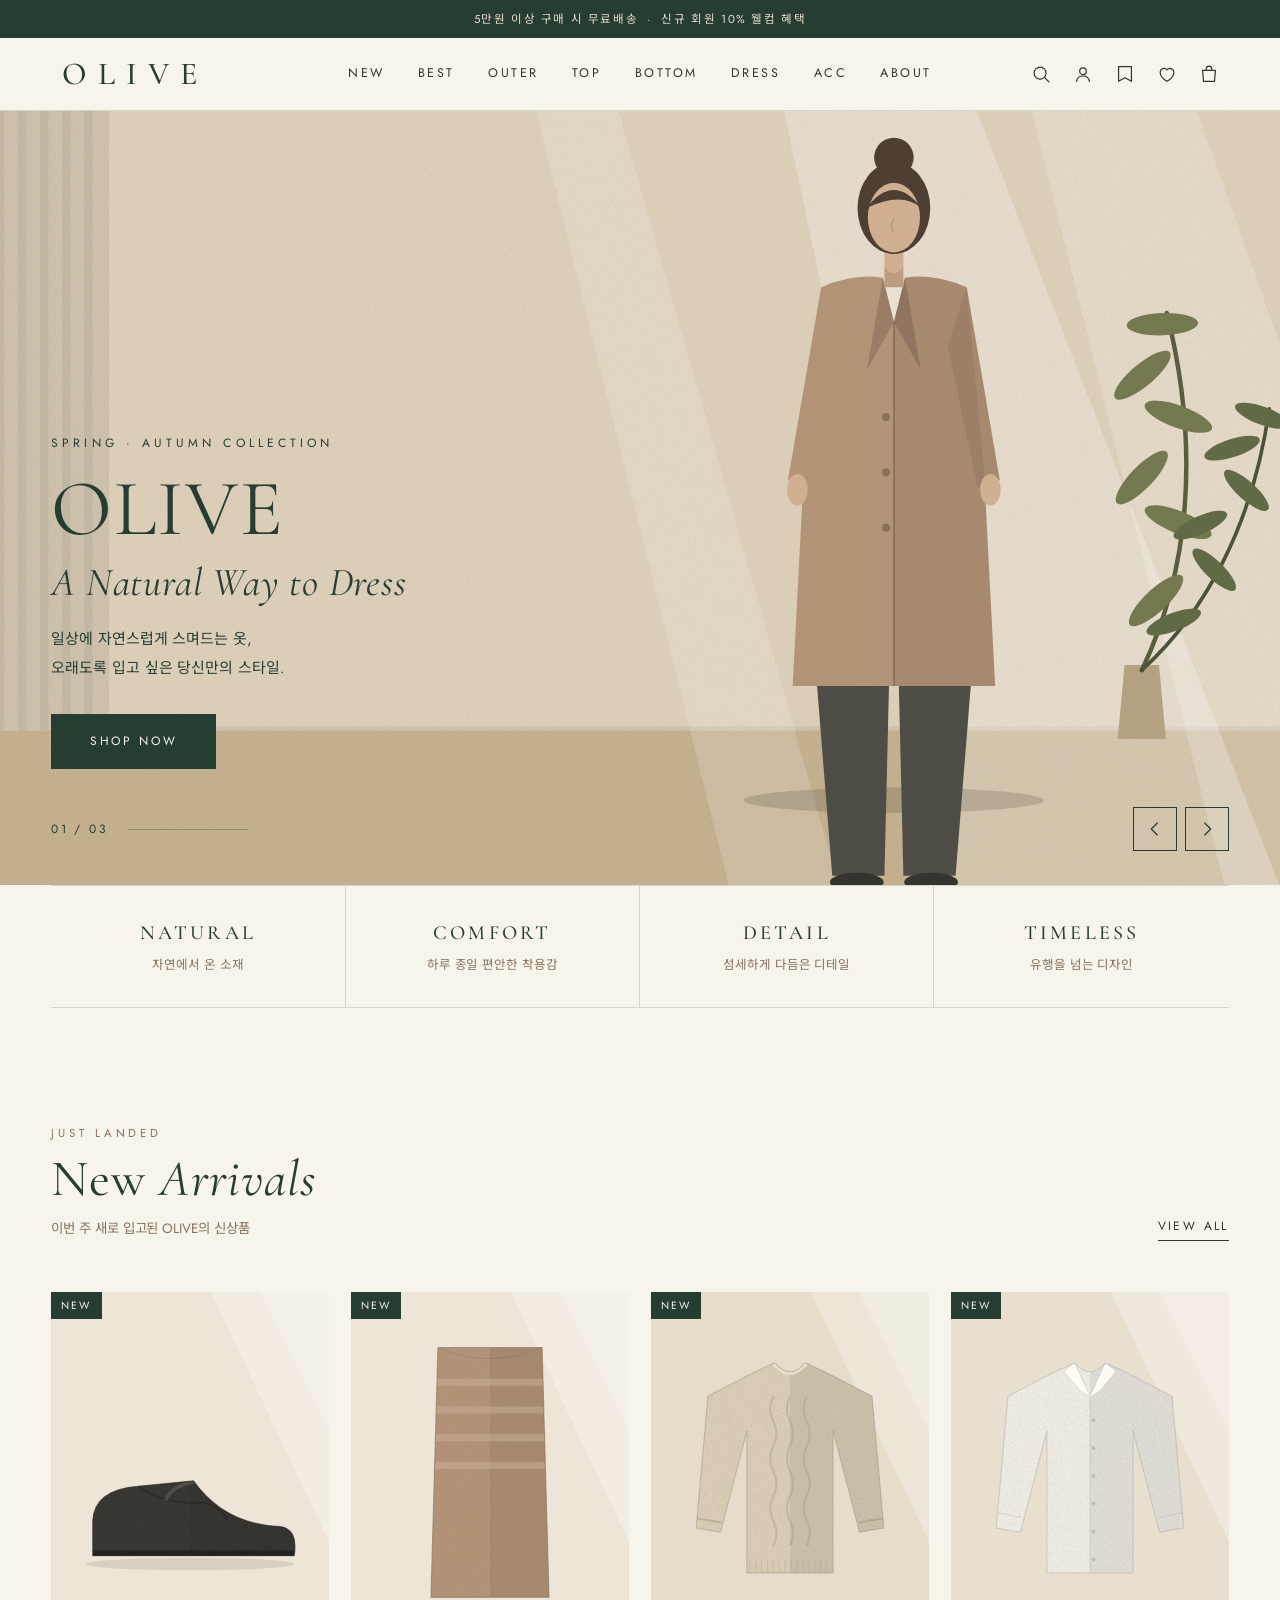
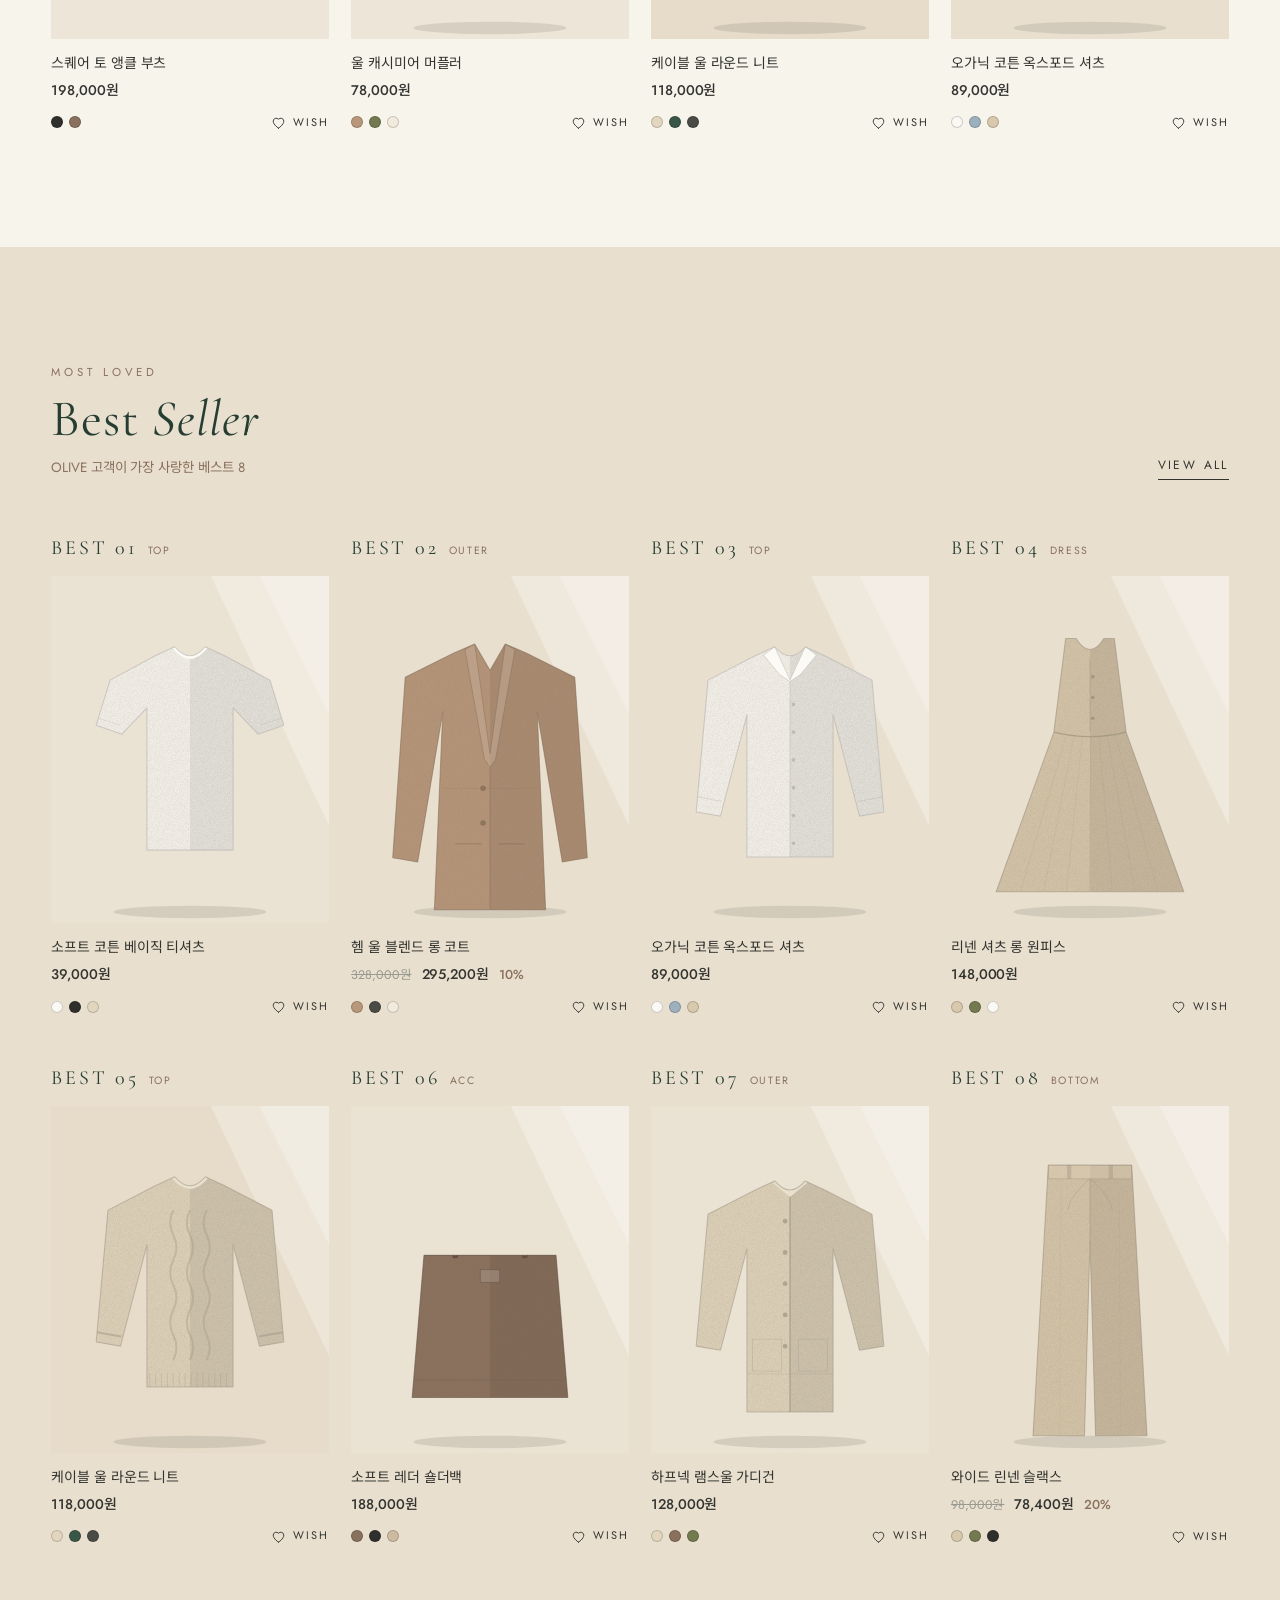
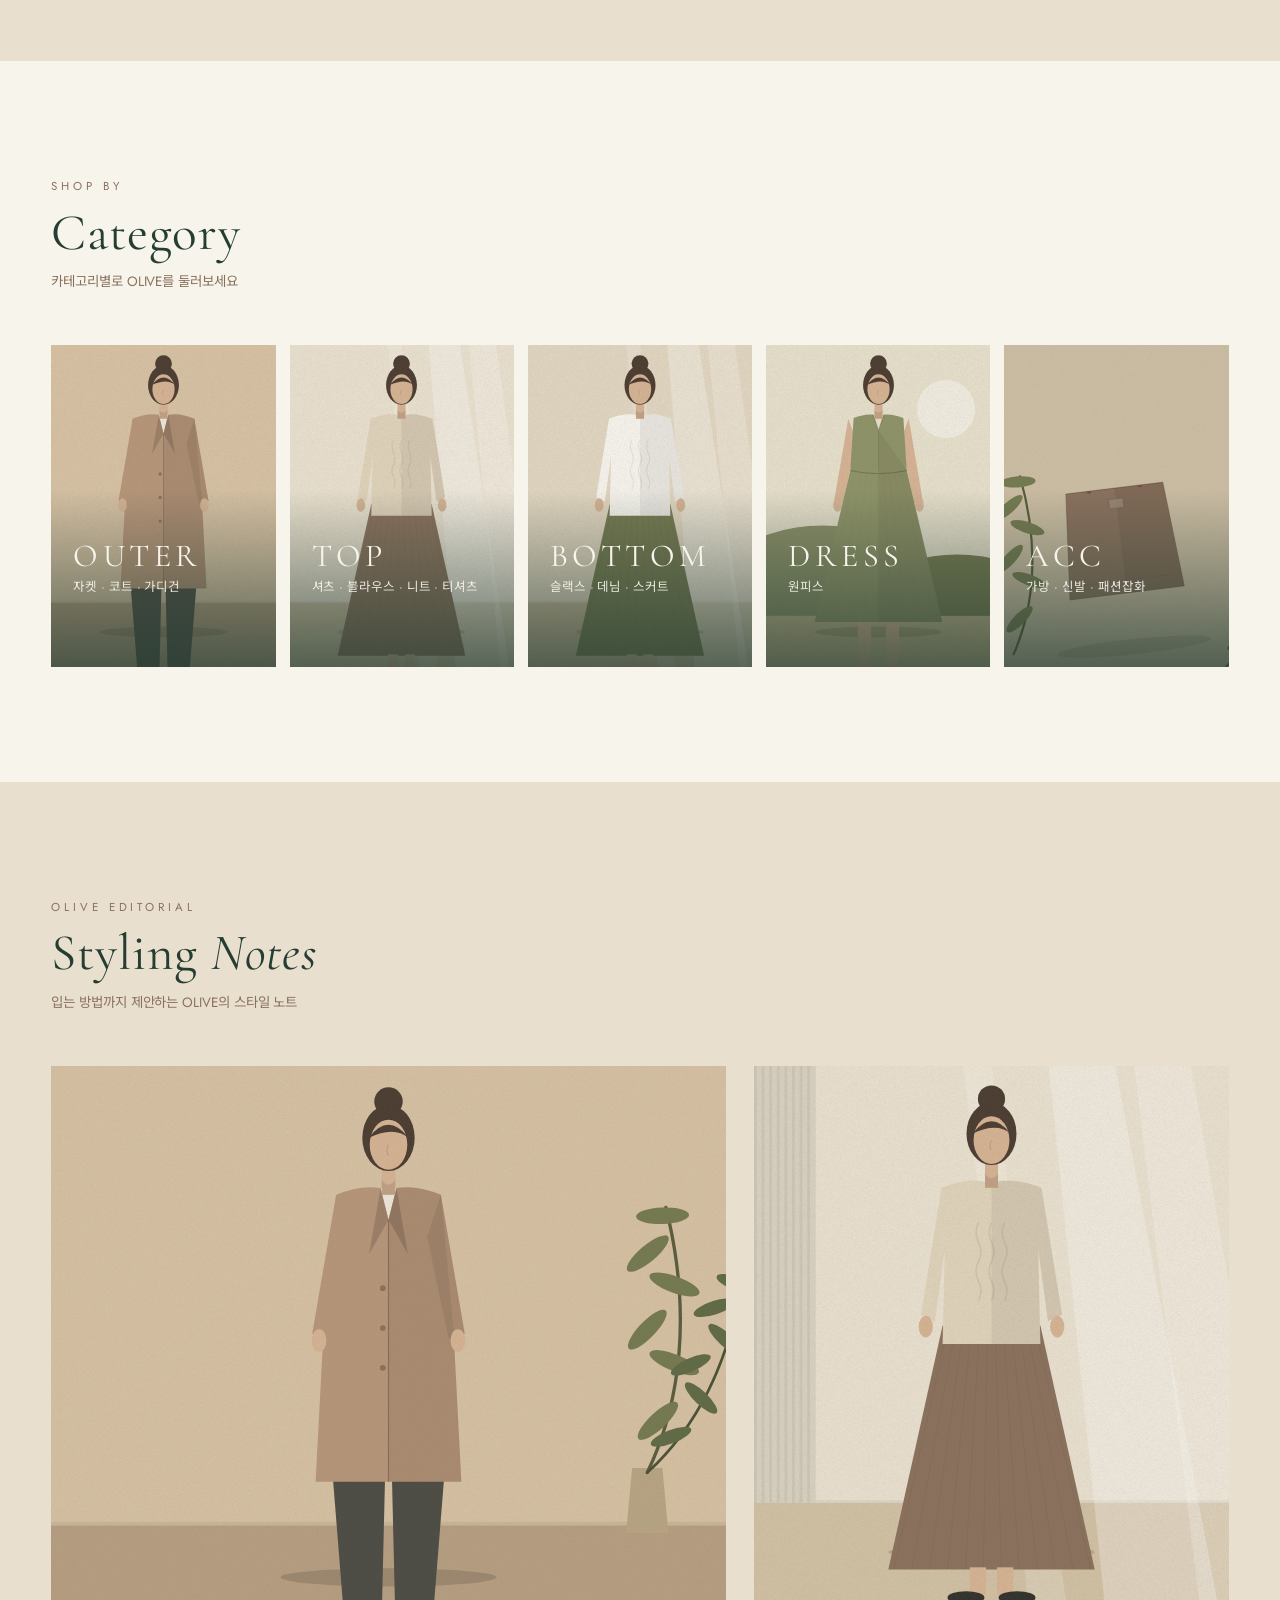
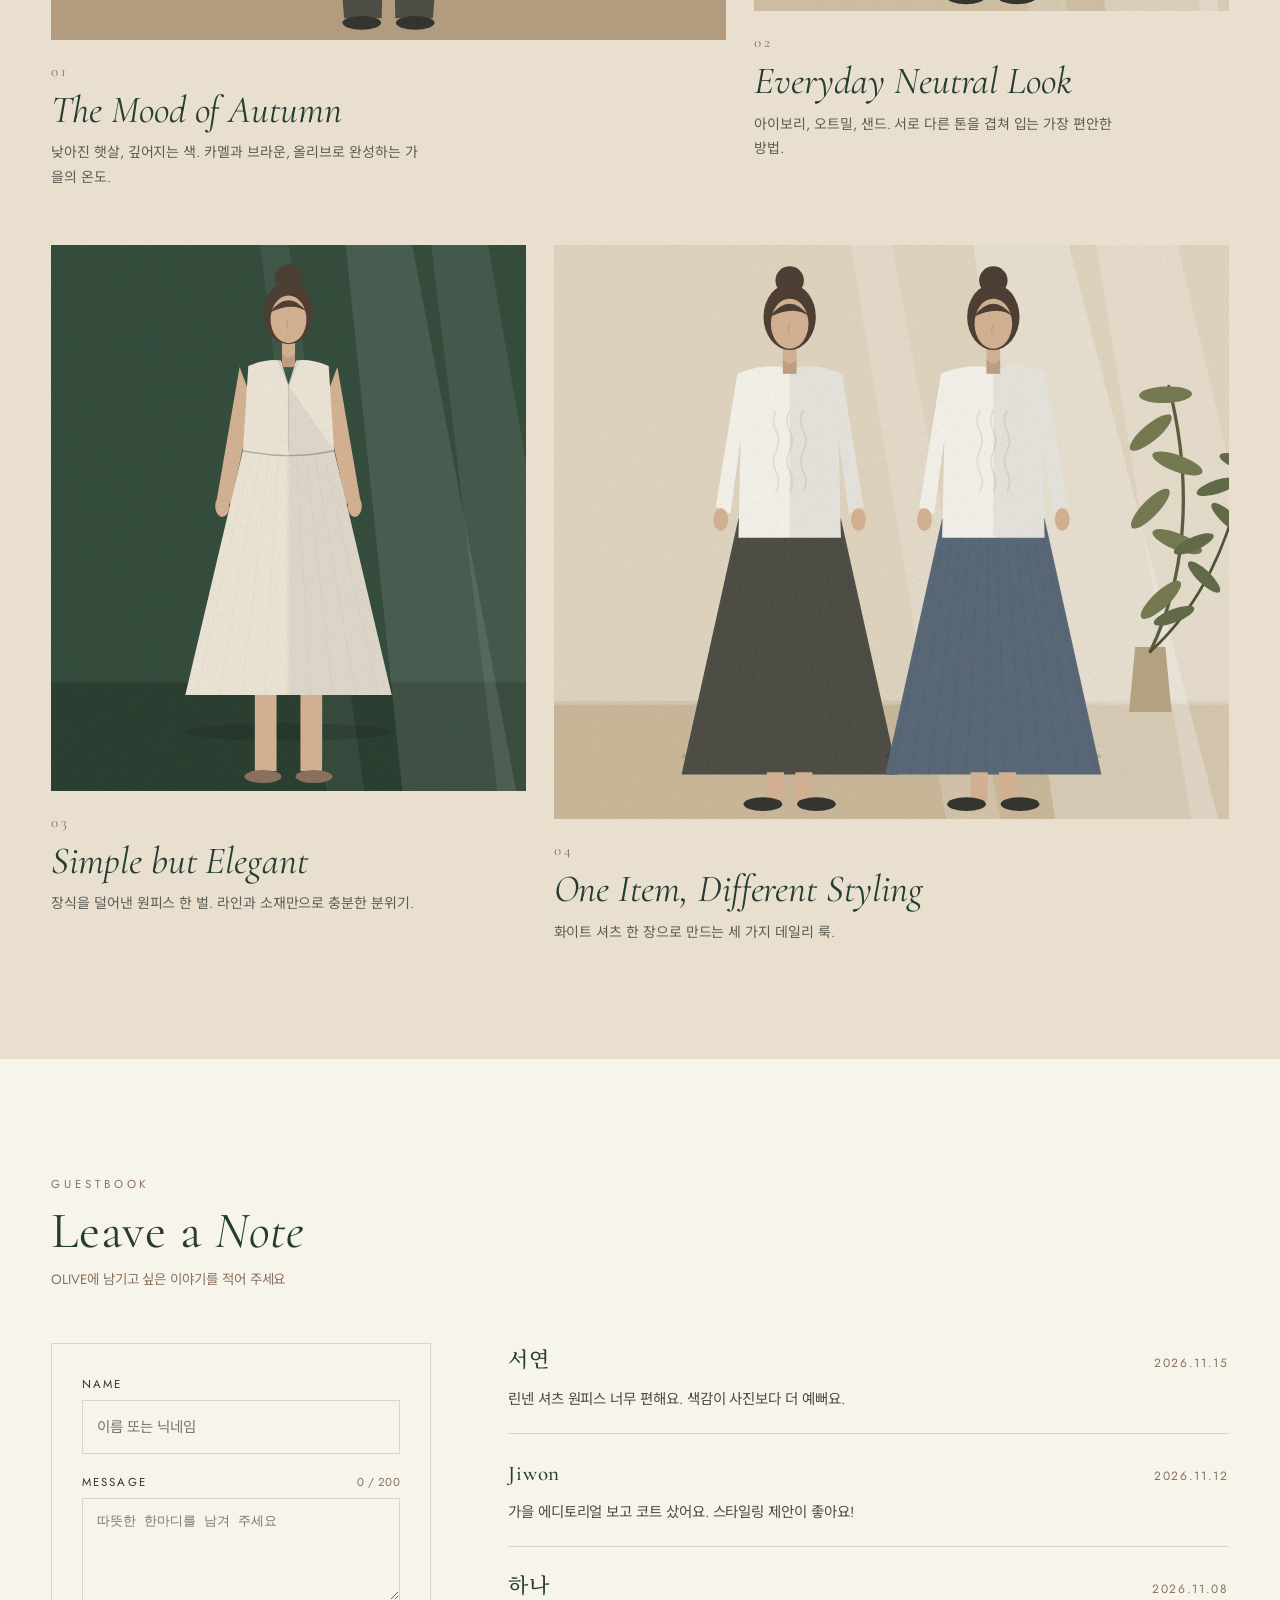
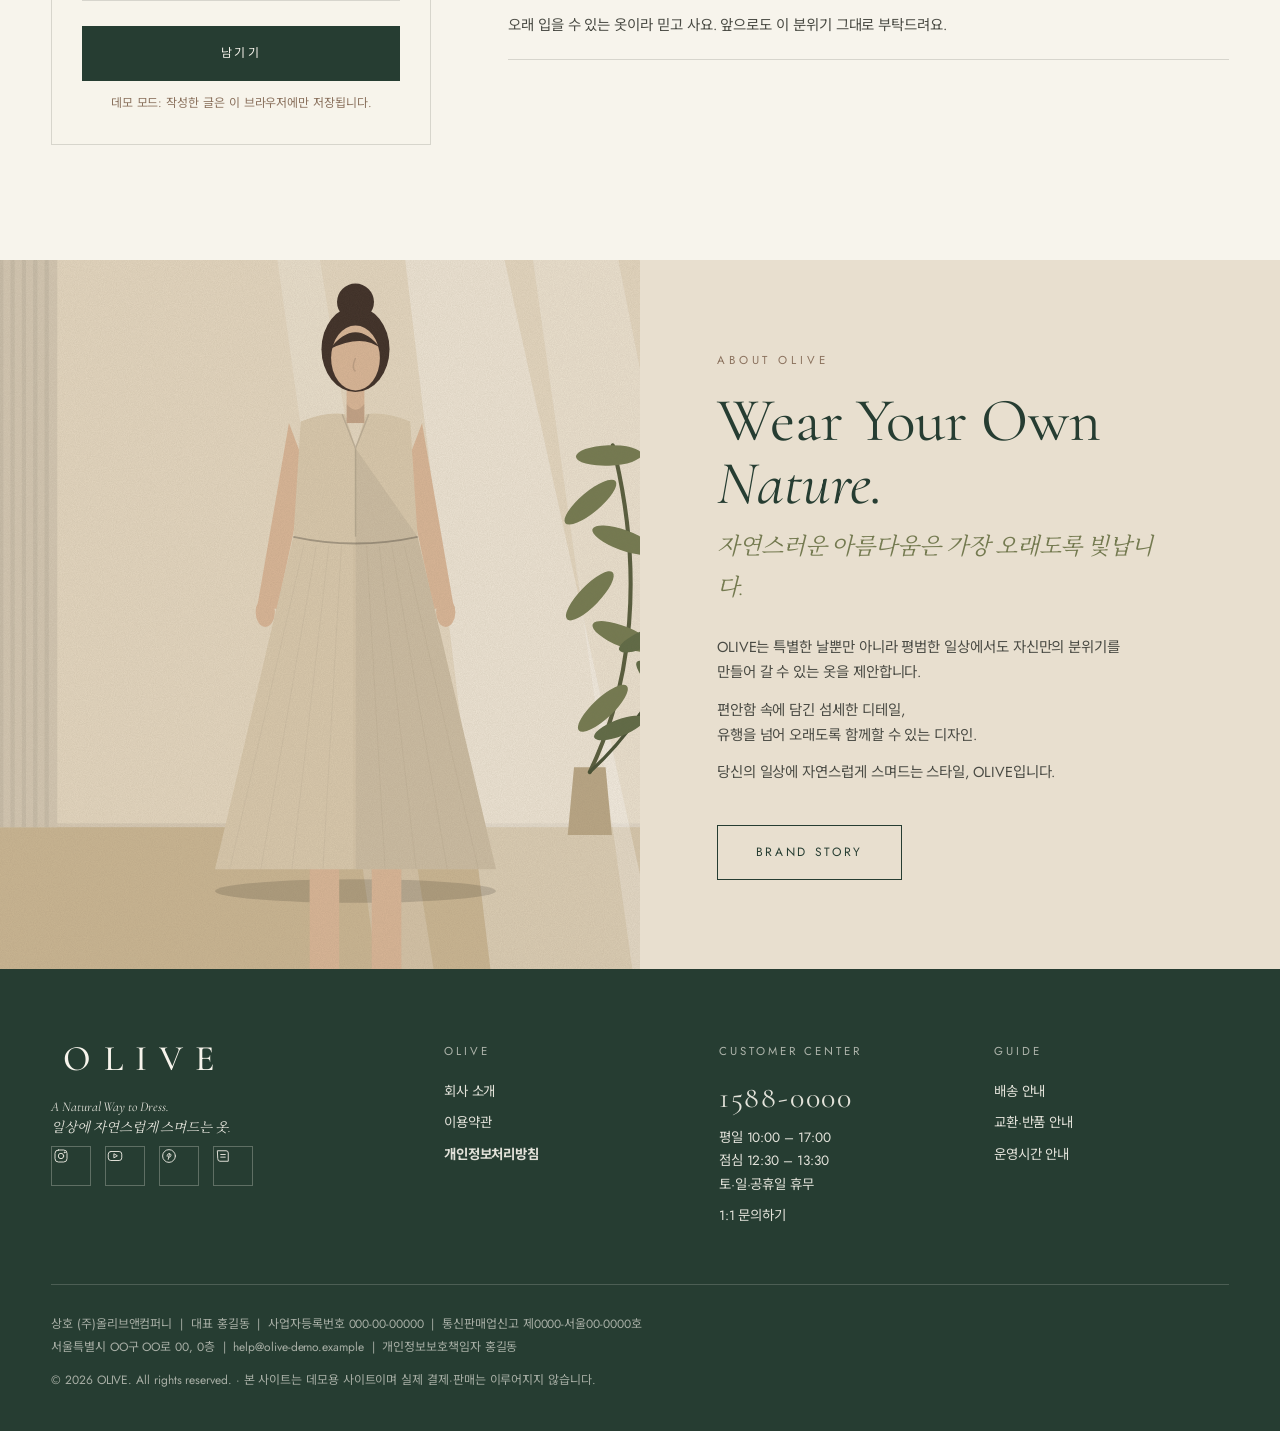
==== commit daf5e1df: "Add guestbook section with Supabase backend Co-Authored-By: Claude Sonnet 5.5 <noreply@anthropic.com" ====
--- a/index.html
+++ b/index.html
@@ -90,6 +90,7 @@
 <div class="modal-ov" id="modal" aria-hidden="true"></div>
 <div class="toast" id="toast" role="status" aria-live="polite"></div>
 
+<script src="js/config.js"></script>
 <script src="js/data.js"></script>
 <script src="js/art.js"></script>
 <script src="js/app.js"></script>
--- a/css/style.css
+++ b/css/style.css
@@ -389,6 +389,26 @@
 .ed-body .ko{color:var(--khaki);margin-bottom:34px}
 .ed-body p{margin-bottom:16px;color:#4a4b44;font-size:15px;line-height:2}
 
+/* guestbook */
+.gb{display:grid;grid-template-columns:minmax(0,380px) minmax(0,1fr);gap:clamp(32px,6vw,96px);align-items:start}
+.gb-form{border:1px solid var(--line);padding:30px;background:rgba(247,244,236,.55)}
+.gb-form label{display:flex;justify-content:space-between;font-size:11.5px;letter-spacing:.18em;margin:0 0 6px}
+.gb-form label+input,.gb-form label+textarea{margin-bottom:18px}
+.gb-form label span{letter-spacing:.04em;color:var(--brown)}
+.gb-form input[type=text],.gb-form textarea{width:100%;padding:13px 14px;border:1px solid var(--line);background:var(--ivory);resize:vertical;transition:border-color .25s}
+.gb-form input:focus,.gb-form textarea:focus{outline:0;border-color:var(--green)}
+.gb-hp{position:absolute!important;left:-9999px!important;width:1px;height:1px;opacity:0}
+.gb-form .msg{margin:0 0 16px}
+.gb-form .btn:disabled{opacity:.6;cursor:wait}
+.gb-note{font-size:12px;color:var(--brown);margin-top:12px;text-align:center}
+.gb-item{padding:22px 0;border-bottom:1px solid var(--line)}
+.gb-item:first-child{padding-top:0}
+.gb-item header{display:flex;justify-content:space-between;align-items:baseline;gap:12px;margin-bottom:6px}
+.gb-item b{font-family:var(--serif);font-size:21px;font-weight:500;color:var(--green);letter-spacing:.04em;overflow-wrap:anywhere}
+.gb-item time{font-size:12px;letter-spacing:.14em;color:var(--brown);flex:none}
+.gb-item p{color:#4a4b44;white-space:pre-wrap;overflow-wrap:anywhere}
+.gb-empty{color:var(--brown);padding:30px 0}
+
 /* reveal */
 .rv{opacity:0;transform:translateY(22px);transition:opacity .9s var(--ease),transform .9s var(--ease)}
 .rv.in{opacity:1;transform:none}
@@ -413,6 +433,7 @@
   .about-im{min-height:0;height:min(120vw,520px)}
   .cartp{grid-template-columns:1fr;gap:30px}
   .cartp .sumbox{position:static}
+  .gb{grid-template-columns:minmax(0,1fr)}
   .values{grid-template-columns:repeat(2,1fr)}.values div:nth-child(2){border-right:0}.values div:nth-child(-n+2){border-bottom:1px solid var(--line)}
   .edi{gap:40px 16px}.edi a:nth-child(n){grid-column:span 12}
   .edi .im,.edi a:nth-child(n) .im{aspect-ratio:4/3.4}
